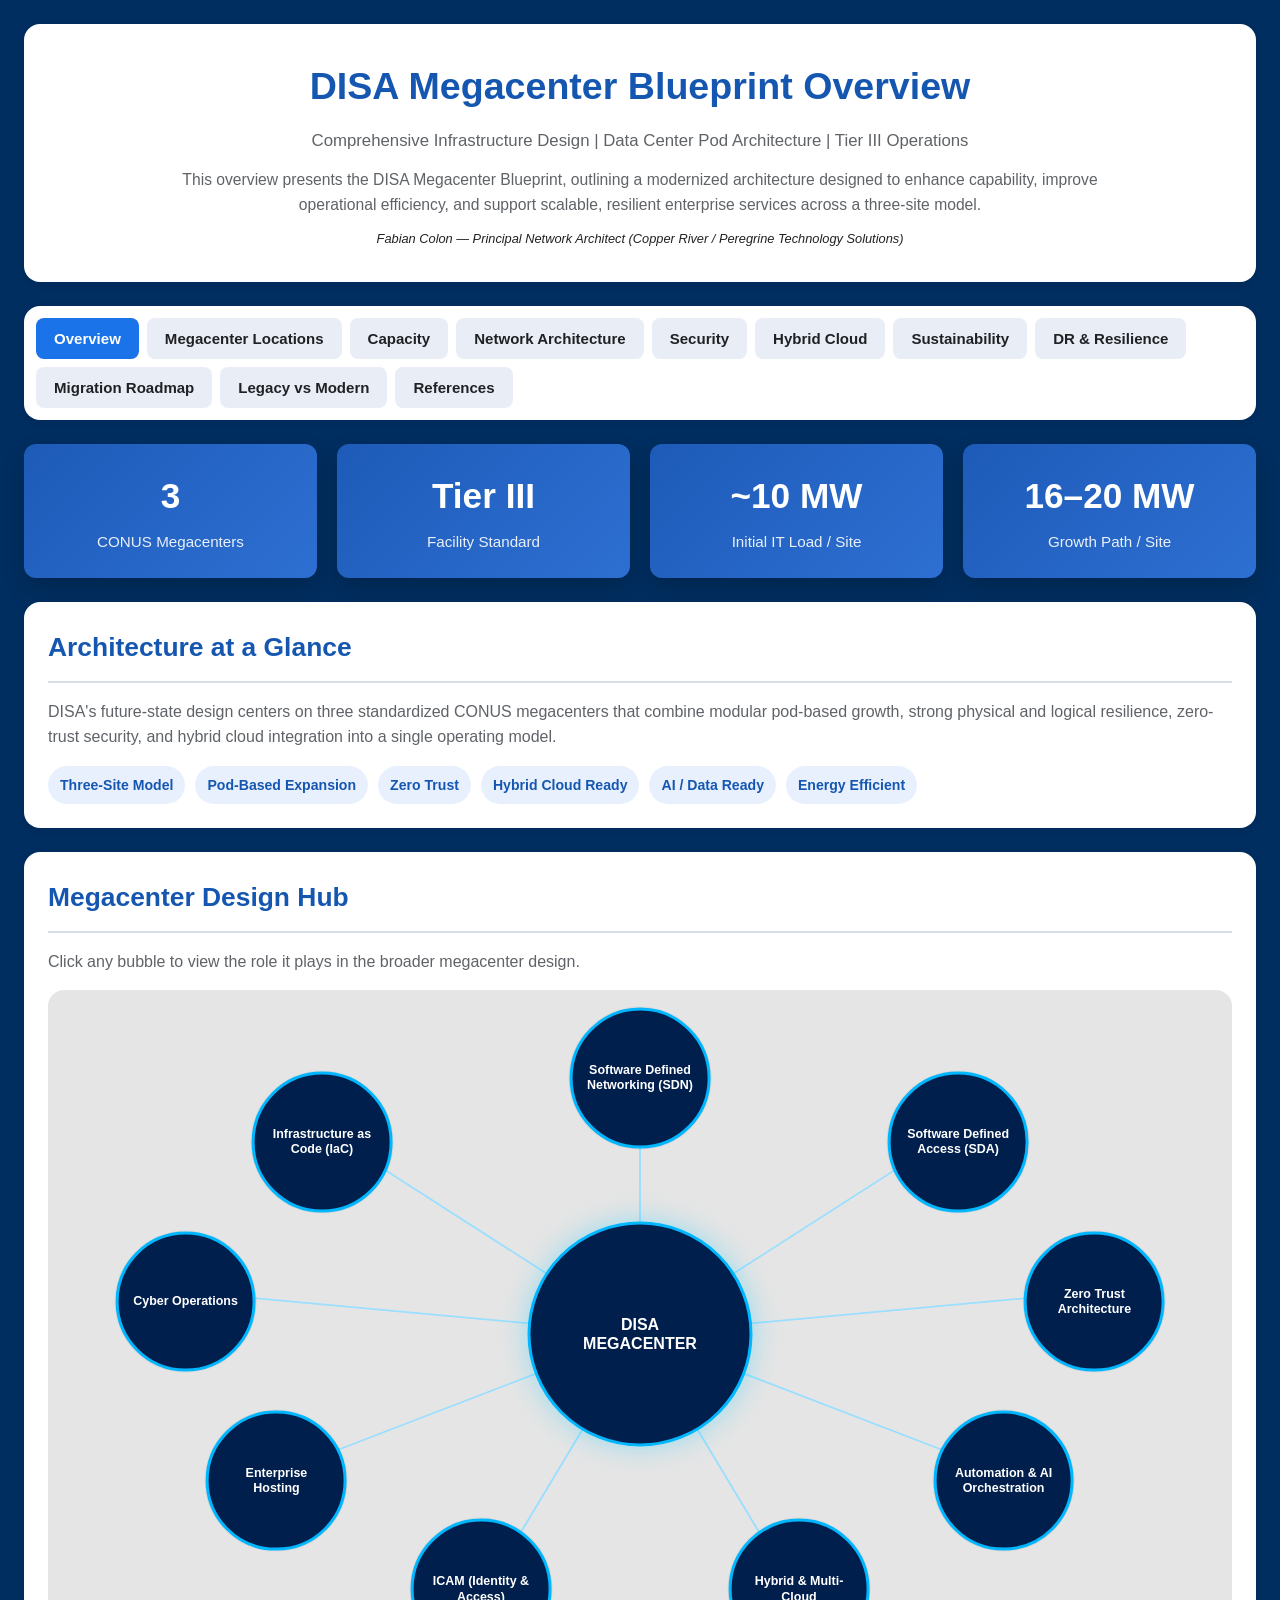
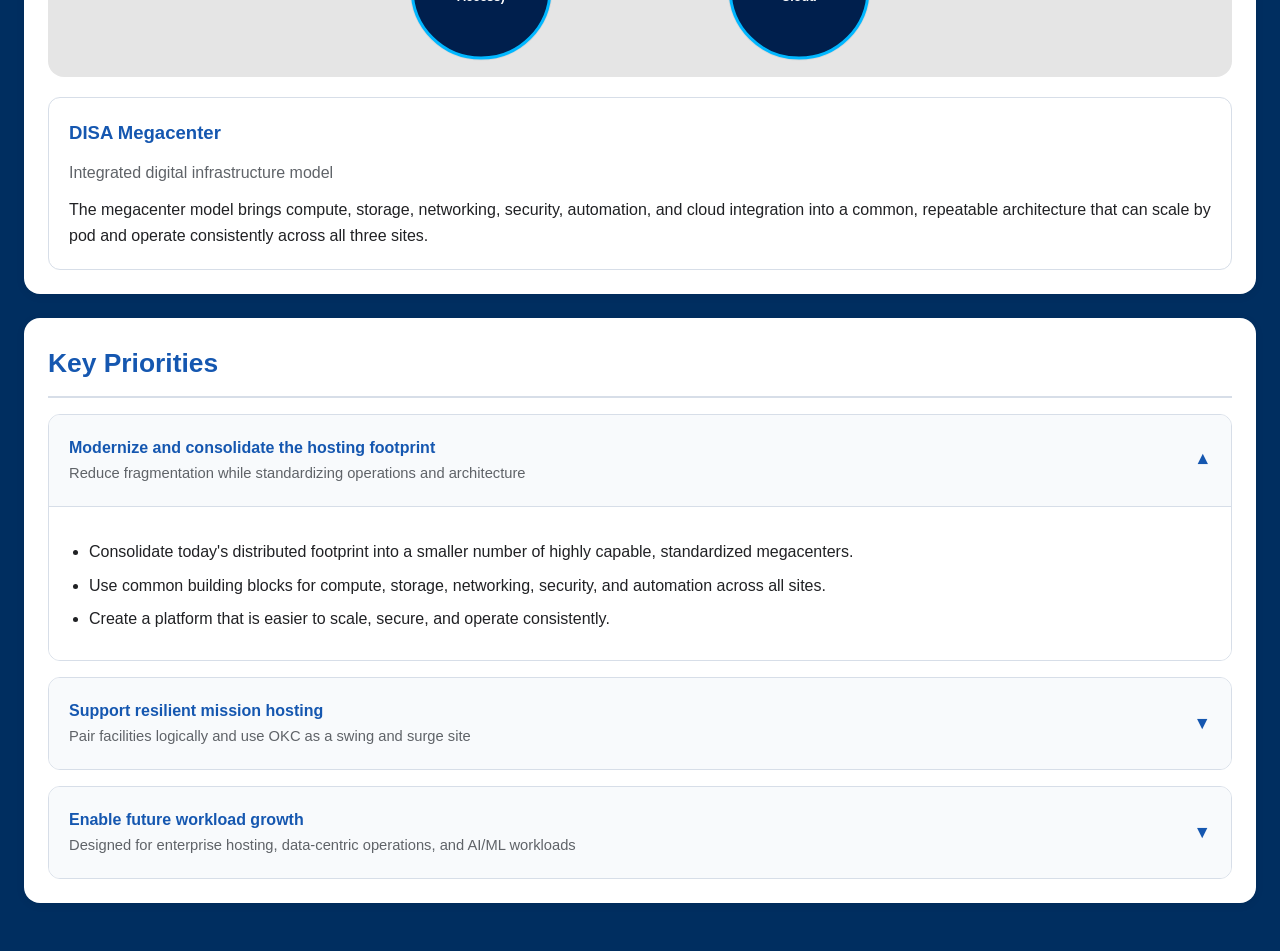
==== index.html @ aeffe54b "refine: improve interactive network diagram readability" ====
﻿<!DOCTYPE html>
<html lang="en">
    <head>
        <meta charset="UTF-8" />
        <meta name="viewport" content="width=device-width, initial-scale=1.0" />
        <title>DISA Megacenter Architecture Overview</title>
        <link rel='stylesheet' href='styles.css' />
    </head>
    <body>
        <div class="container">
            <header class="header">
                <h1>DISA Megacenter Blueprint Overview</h1>

                <p class="subtitle">
                    Comprehensive Infrastructure Design | Data Center Pod Architecture | Tier III Operations
                </p>

                <p class="tagline">
                    This overview presents the DISA Megacenter Blueprint, outlining a modernized architecture designed to enhance capability, improve operational efficiency, and support scalable, resilient enterprise services across a three-site model.
                </p>

                <p style="font-size: 0.8rem; margin-top: 12px; font-style: italic;">
                    Fabian Colon &mdash; Principal Network Architect (Copper River / Peregrine Technology Solutions)
                </p>
            </header>
            <nav class="tabs" aria-label="Primary navigation" role="tablist">
                <button type="button" class="tab-button active" id="tab-overview" data-tab="overview" role="tab" aria-controls="overview" aria-selected="true">Overview</button>
                <button type="button" class="tab-button" id="tab-sites" data-tab="sites" role="tab" aria-controls="sites" aria-selected="false">Megacenter Locations</button>
                <button type="button" class="tab-button" id="tab-capacity" data-tab="capacity" role="tab" aria-controls="capacity" aria-selected="false">Capacity</button>
                <button type="button" class="tab-button" id="tab-network" data-tab="network" role="tab" aria-controls="network" aria-selected="false">Network Architecture</button>
                <button type="button" class="tab-button" id="tab-security" data-tab="security" role="tab" aria-controls="security" aria-selected="false">Security</button>
                <button type="button" class="tab-button" id="tab-hybrid-cloud" data-tab="hybrid-cloud" role="tab" aria-controls="hybrid-cloud" aria-selected="false">Hybrid Cloud</button>
                <button type="button" class="tab-button" id="tab-sustainability" data-tab="sustainability" role="tab" aria-controls="sustainability" aria-selected="false">Sustainability</button>
                <button type="button" class="tab-button" id="tab-disaster-recovery" data-tab="disaster-recovery" role="tab" aria-controls="disaster-recovery" aria-selected="false">DR & Resilience</button>
                <button type="button" class="tab-button" id="tab-migration" data-tab="migration" role="tab" aria-controls="migration" aria-selected="false">Migration Roadmap</button>
                <button type="button" class="tab-button" id="tab-comparison" data-tab="comparison" role="tab" aria-controls="comparison" aria-selected="false">Legacy vs Modern</button>
                <button type="button" class="tab-button" id="tab-references" data-tab="references" role="tab" aria-controls="references" aria-selected="false">References</button>
            </nav>
            <main id="main-content">

                <!-- OVERVIEW -->
                <section id="overview" class="tab-panel active" role="tabpanel" aria-labelledby="tab-overview">
                    <div class="grid grid-4">
                        <div class="metric-card">
                            <div class="metric-value">3</div>
                            <div class="metric-label">CONUS Megacenters</div>
                        </div>
                        <div class="metric-card">
                            <div class="metric-value">Tier III</div>
                            <div class="metric-label">Facility Standard</div>
                        </div>
                        <div class="metric-card">
                            <div class="metric-value">~10 MW</div>
                            <div class="metric-label">Initial IT Load / Site</div>
                        </div>
                        <div class="metric-card">
                            <div class="metric-value">16&ndash;20 MW</div>
                            <div class="metric-label">Growth Path / Site</div>
                        </div>
                    </div>

                    <div class="card">
                        <h2>Architecture at a Glance</h2>
                        <p class="lede">
                            DISA's future-state design centers on three standardized CONUS megacenters that combine modular
                            pod-based growth, strong physical and logical resilience, zero-trust security, and hybrid cloud
                            integration into a single operating model.
                        </p>

                        <div class="pill-row">
                            <div class="pill">Three-Site Model</div>
                            <div class="pill">Pod-Based Expansion</div>
                            <div class="pill">Zero Trust</div>
                            <div class="pill">Hybrid Cloud Ready</div>
                            <div class="pill">AI / Data Ready</div>
                            <div class="pill">Energy Efficient</div>
                        </div>
                    </div>

                    <div class="card">
                        <h2>Megacenter Design Hub</h2>
                        <p class="lede">
                            Click any bubble to view the role it plays in the broader megacenter design.
                        </p>

                        <div class="diagram-card">
                            <div class="hub-layout">
                                <svg class="hub-lines" viewBox="0 0 1200 760" preserveAspectRatio="none" aria-hidden="true">
                                    <line x1="600" y1="380" x2="240" y2="120" stroke="var(--line)" stroke-width="2"/>
                                    <line x1="600" y1="380" x2="600" y2="75" stroke="var(--line)" stroke-width="2"/>
                                    <line x1="600" y1="380" x2="960" y2="120" stroke="var(--line)" stroke-width="2"/>
                                    <line x1="600" y1="380" x2="1085" y2="330" stroke="var(--line)" stroke-width="2"/>
                                    <line x1="600" y1="380" x2="1015" y2="560" stroke="var(--line)" stroke-width="2"/>
                                    <line x1="600" y1="380" x2="765" y2="690" stroke="var(--line)" stroke-width="2"/>
                                    <line x1="600" y1="380" x2="435" y2="690" stroke="var(--line)" stroke-width="2"/>
                                    <line x1="600" y1="380" x2="185" y2="560" stroke="var(--line)" stroke-width="2"/>
                                    <line x1="600" y1="380" x2="115" y2="330" stroke="var(--line)" stroke-width="2"/>
                                </svg>

                                <button type="button" class="bubble small b1" onclick="showHubDetail('iac')">Infrastructure as Code (IaC)</button>
                                <button type="button" class="bubble small b2" onclick="showHubDetail('sdn')">Software Defined Networking (SDN)</button>
                                <button type="button" class="bubble small b3" onclick="showHubDetail('sda')">Software Defined Access (SDA)</button>
                                <button type="button" class="bubble small b4" onclick="showHubDetail('zt')">Zero Trust Architecture</button>
                                <button type="button" class="bubble small b5" onclick="showHubDetail('auto')">Automation &amp; AI Orchestration</button>
                                <button type="button" class="bubble small b6" onclick="showHubDetail('cloud')">Hybrid &amp; Multi-Cloud</button>
                                <button type="button" class="bubble small b7" onclick="showHubDetail('icam')">ICAM (Identity &amp; Access)</button>
                                <button type="button" class="bubble small b8" onclick="showHubDetail('hosting')">Enterprise Hosting</button>
                                <button type="button" class="bubble small b9" onclick="showHubDetail('cyber')">Cyber Operations</button>
                                <button type="button" class="bubble center" onclick="showHubDetail('center')">DISA<br>MEGACENTER</button>
                            </div>
                        </div>

                        <div class="detail-panel" id="hub-detail-panel">
                            <h3 id="hub-detail-title">DISA Megacenter</h3>
                            <p class="detail-sub" id="hub-detail-subtitle">Integrated digital infrastructure model</p>
                            <p id="hub-detail-text">
                                The megacenter model brings compute, storage, networking, security, automation, and cloud integration into a common, repeatable architecture that can scale by pod and operate consistently across all three sites.
                            </p>
                        </div>
                    </div>

                    <div class="card">
                        <h2>Key Priorities</h2>

                        <div class="accordion open">
                            <button class="accordion-button" type="button" onclick="toggleAccordion(this)">
                                <div>
                                    <div class="accordion-title">Modernize and consolidate the hosting footprint</div>
                                    <div class="accordion-subtitle">Reduce fragmentation while standardizing operations and architecture</div>
                                </div>
                                <span class="chevron">▼</span>
                            </button>
                            <div class="accordion-body">
                                <ul>
                                    <li>Consolidate today's distributed footprint into a smaller number of highly capable, standardized megacenters.</li>
                                    <li>Use common building blocks for compute, storage, networking, security, and automation across all sites.</li>
                                    <li>Create a platform that is easier to scale, secure, and operate consistently.</li>
                                </ul>
                            </div>
                        </div>

                        <div class="accordion">
                            <button class="accordion-button" type="button" onclick="toggleAccordion(this)">
                                <div>
                                    <div class="accordion-title">Support resilient mission hosting</div>
                                    <div class="accordion-subtitle">Pair facilities logically and use OKC as a swing and surge site</div>
                                </div>
                                <span class="chevron">▼</span>
                            </button>
                            <div class="accordion-body">
                                <ul>
                                    <li>OGDN and COLS serve as the primary east-west pair for priority missions.</li>
                                    <li>OKC provides surge capacity, additional disaster-recovery options, and modernization flexibility.</li>
                                    <li>High-bandwidth inter-site connectivity supports active/active and active/passive patterns based on workload needs.</li>
                                </ul>
                            </div>
                        </div>

                        <div class="accordion">
                            <button class="accordion-button" type="button" onclick="toggleAccordion(this)">
                                <div>
                                    <div class="accordion-title">Enable future workload growth</div>
                                    <div class="accordion-subtitle">Designed for enterprise hosting, data-centric operations, and AI/ML workloads</div>
                                </div>
                                <span class="chevron">▼</span>
                            </button>
                            <div class="accordion-body">
                                <ul>
                                    <li>Baseline rack densities support general enterprise workloads, while select pods can be designed for much higher densities.</li>
                                    <li>GPU-dense infrastructure and high-bandwidth fabrics support advanced analytics and AI/ML missions.</li>
                                    <li>Tiered storage supports latency-sensitive systems, object storage, archival, and large-scale data operations.</li>
                                </ul>
                            </div>
                        </div>
                    </div>
                </section>

                <!-- SITES -->
                <section id="sites" class="tab-panel sites-theme" role="tabpanel" aria-labelledby="tab-sites" hidden>
                    <div class="card map-card">
                        <h2>Megacenter Locations</h2>
                        <p class="lede">
                            The three-site model distributes hosting capability across western, central, and eastern CONUS regions to improve resilience, reach, and operational flexibility.
                        </p>

                        <div class="us-map-wrap">
                            <div class="site-network-visual">
                                <svg class="site-network-svg" viewBox="0 0 1200 420" role="img" aria-label="Relationship view of the three DISA megacenter locations">
                                    <!-- Primary backbone -->
                                    <path d="M230 170 C420 70, 780 70, 970 170"
                                    fill="none"
                                    stroke="#1e5bb8"
                                    stroke-width="8"
                                    opacity="0.95"
                                    stroke-linecap="round"/>
                                    <text x="600" y="82" text-anchor="middle" fill="#1557b0" font-size="18" font-weight="700">
                                        Primary Paired Backbone
                                    </text>

                                    <!-- Swing / support connections -->
                                    <path d="M310 215 C420 250, 500 275, 600 292"
                                    fill="none"
                                    stroke="#5b8fd6"
                                    stroke-width="4"
                                    opacity="0.9"
                                    stroke-linecap="round"
                                    stroke-dasharray="10 8"/>
                                    <path d="M890 215 C780 250, 700 275, 600 292"
                                    fill="none"
                                    stroke="#5b8fd6"
                                    stroke-width="4"
                                    opacity="0.9"
                                    stroke-linecap="round"
                                    stroke-dasharray="10 8"/>

                                    <text x="600" y="440" text-anchor="middle" fill="#5f6368" font-size="14" font-weight="600">
                                        OKC supports surge capacity, migration flexibility, and additional DR support
                                    </text>
                                </svg>

                                <button type="button" class="site-node site-node-left" onclick="showSiteDetail('ogdn')" aria-controls="site-detail-panel">
                                    <div class="site-node-title">OGDN</div>
                                    <div class="site-node-subtitle">Western Hub</div>
                                </button>

                                <button type="button" class="site-node site-node-center" onclick="showSiteDetail('okc')" aria-controls="site-detail-panel">
                                    <div class="site-node-title">OKC</div>
                                    <div class="site-node-subtitle">Central Swing Site</div>
                                </button>

                                <button type="button" class="site-node site-node-right" onclick="showSiteDetail('cols')" aria-controls="site-detail-panel">
                                    <div class="site-node-title">COLS</div>
                                    <div class="site-node-subtitle">Eastern Hub</div>
                                </button>
                            </div>

                            <div class="detail-panel" id="site-detail-panel">
                                <h3 id="site-detail-title">OGDN</h3>
                                <p class="detail-sub" id="site-detail-subtitle">Western hub</p>
                                <p id="site-detail-text">
                                    OGDN serves as the western megacenter hub, supporting Pacific and western mission needs while forming one half of the primary paired backbone with COLS.
                                </p>
                            </div>
                        </div>

                    </div>

                    <div class="grid grid-3">
                        <div class="feature-card">
                            <h3>OGDN</h3>
                            <p><strong>Role:</strong> Western hub</p>
                            <p><strong>Focus:</strong> Pacific and western missions</p>
                            <p><strong>Additional role:</strong> Primary paired backbone with COLS</p>
                        </div>

                        <div class="feature-card">
                            <h3>OKC</h3>
                            <p><strong>Role:</strong> Central hub and swing site</p>
                            <p><strong>Focus:</strong> Mid-CONUS workloads, surge capacity, modernization flexibility</p>
                            <p><strong>Additional role:</strong> DR and spillover support</p>
                        </div>

                        <div class="feature-card">
                            <h3>COLS</h3>
                            <p><strong>Role:</strong> Eastern hub</p>
                            <p><strong>Focus:</strong> Atlantic and eastern missions, logistics and financial systems</p>
                            <p><strong>Additional role:</strong> Primary paired backbone with OGDN</p>
                        </div>
                    </div>

                    <div class="card">
                        <h2>Why These Three Sites</h2>
                        <div class="grid grid-2">
                            <div class="info-box">
                                <h3>Geographic distribution</h3>
                                <p>Western, central, and eastern CONUS placement improves regional reach, disaster resilience, and operational flexibility.</p>
                            </div>
                            <div class="info-box">
                                <h3>Infrastructure practicality</h3>
                                <p>The blueprint prioritizes sites with strong utility and fiber access, room for growth, and the ability to standardize designs across facilities.</p>
                            </div>
                        </div>

                        <div class="accordion">
                            <button class="accordion-button" type="button" onclick="toggleAccordion(this)">
                                <div>
                                    <div class="accordion-title">Location criteria</div>
                                    <div class="accordion-subtitle">Risk, power, fiber, and growth considerations</div>
                                </div>
                                <span class="chevron">▼</span>
                            </button>
                            <div class="accordion-body">
                                <ul>
                                    <li>Low exposure to major natural hazards relative to alternative locations.</li>
                                    <li>Reliable power with potential for multiple feeds and future growth capacity.</li>
                                    <li>Proximity to major fiber routes and carrier points of presence with diverse physical paths.</li>
                                    <li>Ability to support security zoning, SCIF-capable areas, and phased expansion.</li>
                                </ul>
                            </div>
                        </div>
                    </div>
                </section>

                <!-- CAPACITY -->
                <section id="capacity" class="tab-panel capacity-theme" role="tabpanel" aria-labelledby="tab-capacity" hidden>

                    <div class="card">
                        <h2>Single Pod Capacity (100 Racks)</h2>

                        <div class="grid grid-4">
                            <div class="metric-card">
                                <div class="value">10,000</div>
                                <div class="label">Virtual Machines</div>
                            </div>
                            <div class="metric-card">
                                <div class="value">5 PB</div>
                                <div class="label">Storage</div>
                            </div>
                            <div class="metric-card">
                                <div class="value">2,000</div>
                                <div class="label">GPU Cores</div>
                            </div>
                            <div class="metric-card">
                                <div class="value">2 MW</div>
                                <div class="label">Power Draw</div>
                            </div>
                        </div>

                        <h3>Pod Composition</h3>

                        <div class="grid grid-4">
                            <div class="feature-card">
                                <h3>ðŸ’» Compute (C)</h3>
                                <div class="spec"><span>Racks:</span><strong>60 (60%)</strong></div>
                                <div class="spec"><span>Servers:</span><strong>2,400 (40 per rack)</strong></div>
                                <div class="spec"><span>CPU Cores:</span><strong>192,000</strong></div>
                                <div class="spec"><span>RAM:</span><strong>768 TB</strong></div>
                            </div>

                            <div class="feature-card">
                                <h3>ðŸ’¾ Storage (H)</h3>
                                <div class="spec"><span>Racks:</span><strong>25 (25%)</strong></div>
                                <div class="spec"><span>Capacity:</span><strong>5 PB usable</strong></div>
                                <div class="spec"><span>Type:</span><strong>NVMe all-flash</strong></div>
                                <div class="spec"><span>Performance:</span><strong>10M IOPS</strong></div>
                            </div>

                            <div class="feature-card">
                                <h3>ðŸŒ Network (N)</h3>
                                <div class="spec"><span>Racks:</span><strong>5 (5%)</strong></div>
                                <div class="spec"><span>Leaf Switches:</span><strong>10× per pod</strong></div>
                                <div class="spec"><span>Bandwidth:</span><strong>400G uplinks</strong></div>
                                <div class="spec"><span>Redundancy:</span><strong>Full mesh</strong></div>
                            </div>

                            <div class="feature-card">
                                <h3>ðŸ¤– AI/GPU (A)</h3>
                                <div class="spec"><span>Racks:</span><strong>10 (10%)</strong></div>
                                <div class="spec"><span>GPU Nodes:</span><strong>80 (8 per rack)</strong></div>
                                <div class="spec"><span>GPUs:</span><strong>640</strong></div>
                                <div class="spec"><span>Cooling:</span><strong>Liquid (CDU)</strong></div>
                            </div>
                        </div>
                    </div>

                    <div class="card">
                        <h2>Total Megacenter Capacity</h2>

                        <table class="capacity-table">
                            <thead>
                                <tr>
                                    <th>Resource</th>
                                    <th>Per Pod</th>
                                    <th>15 Pods</th>
                                    <th>20 Pods</th>
                                    <th>25 Pods</th>
                                </tr>
                            </thead>
                            <tbody>
                                <tr>
                                    <td><strong>Total Racks</strong></td>
                                    <td>100</td>
                                    <td>1,500</td>
                                    <td>2,000</td>
                                    <td>2,500</td>
                                </tr>
                                <tr>
                                    <td><strong>Virtual Machines</strong></td>
                                    <td>10,000</td>
                                    <td>150,000</td>
                                    <td>200,000</td>
                                    <td>250,000</td>
                                </tr>
                                <tr>
                                    <td><strong>CPU Cores</strong></td>
                                    <td>192,000</td>
                                    <td>2.88M</td>
                                    <td>3.84M</td>
                                    <td>4.80M</td>
                                </tr>
                                <tr>
                                    <td><strong>Storage</strong></td>
                                    <td>5 PB</td>
                                    <td>75 PB</td>
                                    <td>100 PB</td>
                                    <td>125 PB</td>
                                </tr>
                                <tr>
                                    <td><strong>GPU Cores</strong></td>
                                    <td>2,000</td>
                                    <td>30,000</td>
                                    <td>40,000</td>
                                    <td>50,000</td>
                                </tr>
                                <tr>
                                    <td><strong>Power Draw</strong></td>
                                    <td>2 MW</td>
                                    <td>30 MW</td>
                                    <td>40 MW</td>
                                    <td>50 MW</td>
                                </tr>
                                <tr>
                                    <td><strong>Fabric Bandwidth</strong></td>
                                    <td>17.3 Tbps</td>
                                    <td>260 Tbps</td>
                                    <td>346 Tbps</td>
                                    <td>433 Tbps</td>
                                </tr>
                            </tbody>
                        </table>

                        <h3>Workload Distribution (Example)</h3>

                        <div class="grid grid-3">
                            <div class="feature-card">
                                <strong>DHMC Hosting</strong>
                                <p>60,000 VMs | 30 PB storage | 8 Pods</p>
                            </div>
                            <div class="feature-card">
                                <strong>JWCC Integration</strong>
                                <p>40,000 VMs | 20 PB storage | 4 Pods</p>
                            </div>
                            <div class="feature-card">
                                <strong>AI/ML Workloads</strong>
                                <p>50,000 VMs | 25 PB storage | 3 Pods</p>
                            </div>
                        </div>
                    </div>

                    <div class="card">
                        <h2>Capacity Model</h2>
                        <p class="lede">
                            The blueprint defines capacity primarily through modular pods rather than through rigid workload totals.
                            This keeps the model scalable and adaptable as mission demand changes.
                        </p>

                        <div class="grid grid-3">
                            <div class="feature-card">
                                <h3>Phase 1 Build</h3>
                                <p>Initial deployment assumes roughly five pods per megacenter, providing approximately 10 MW of initial IT load per site.</p>
                            </div>
                            <div class="feature-card">
                                <h3>Expansion Path</h3>
                                <p>Sites are engineered for stepwise growth toward approximately 16&ndash;20 MW IT through additional pods and modular power/cooling blocks.</p>
                            </div>
                            <div class="feature-card">
                                <h3>Mixed Density Support</h3>
                                <p>General enterprise workloads align to baseline densities, while select pods can be designed for significantly higher-density AI/ML workloads.</p>
                            </div>
                        </div>

                        <div class="accordion open">
                            <button class="accordion-button" type="button" onclick="toggleAccordion(this)">
                                <div>
                                    <div class="accordion-title">Compute and platform capacity</div>
                                    <div class="accordion-subtitle">Standardized building blocks, not a single fixed hardware count</div>
                                </div>
                                <span class="chevron">▼</span>
                            </button>
                            <div class="accordion-body">
                                <ul>
                                    <li>Several thousand general-purpose server nodes per megacenter in the illustrative capacity envelope.</li>
                                    <li>Support for tens of thousands of virtual machines and large container fleets, depending on workload mix and oversubscription policy.</li>
                                    <li>Reference builds can include compute-optimized, memory-optimized, and GPU-optimized clusters.</li>
                                </ul>
                            </div>
                        </div>

                        <div class="accordion">
                            <button class="accordion-button" type="button" onclick="toggleAccordion(this)">
                                <div>
                                    <div class="accordion-title">Storage capacity</div>
                                    <div class="accordion-subtitle">Tiered storage for high-performance and bulk data needs</div>
                                </div>
                                <span class="chevron">▼</span>
                            </button>
                            <div class="accordion-body">
                                <ul>
                                    <li>High-performance flash and NVMe-based storage for latency-sensitive workloads.</li>
                                    <li>S3-compatible object storage for unstructured data, logs, backups, and data lake patterns.</li>
                                    <li>Multi-petabyte structured and unstructured data support across hot, warm, and cold tiers.</li>
                                </ul>
                            </div>
                        </div>
                    </div>
                </section>

                <!-- NETWORK -->
                <section id="network" class="tab-panel network-theme" role="tabpanel" aria-labelledby="tab-network" hidden>
                    <div class="card network-hero-card">
                        <h2>Network Architecture</h2>
                        <p class="lede">
                            The proposed network is organized as a layered data center architecture with clear edge,
                            transport, software-defined control, spine-leaf fabric, and workload tiers.
                        </p>

                        <div class="network-visual-wrap">
                            <div class="network-visual">
                                <svg class="network-svg" viewBox="0 0 1200 880" role="img" aria-label="Layered DISA data center network diagram showing enterprise and cloud edge, inter-site transport, software-defined network fabric, spine-leaf physical fabric, workload zones, zero trust security, and operations visibility">
                                    <g class="network-hotspot" data-network-detail="security" role="button" tabindex="0" aria-label="Show zero trust security details">
                                        <rect class="interactive-shape" x="58" y="234" width="150" height="500" rx="24" fill="#fff3f2" stroke="#dc2626" stroke-width="2"></rect>
                                        <text x="133" y="282" text-anchor="middle" fill="#b91c1c" font-size="25" font-weight="700">Zero Trust</text>
                                        <text x="133" y="315" text-anchor="middle" fill="#b91c1c" font-size="19" font-weight="700">Security</text>
                                        <text x="133" y="402" text-anchor="middle" fill="#5f6368" font-size="18">Identity-based</text>
                                        <text x="133" y="430" text-anchor="middle" fill="#5f6368" font-size="18">access</text>
                                        <text x="133" y="498" text-anchor="middle" fill="#5f6368" font-size="18">Micro-</text>
                                        <text x="133" y="526" text-anchor="middle" fill="#5f6368" font-size="18">segmentation</text>
                                        <text x="133" y="586" text-anchor="middle" fill="#5f6368" font-size="18">Policy</text>
                                        <text x="133" y="614" text-anchor="middle" fill="#5f6368" font-size="18">enforcement</text>
                                    </g>

                                    <g class="network-hotspot" data-network-detail="ops" role="button" tabindex="0" aria-label="Show operations and visibility details">
                                        <rect class="interactive-shape" x="992" y="234" width="150" height="500" rx="24" fill="#f2fbf7" stroke="#15803d" stroke-width="2"></rect>
                                        <text x="1067" y="282" text-anchor="middle" fill="#166534" font-size="24" font-weight="700">Operations</text>
                                        <text x="1067" y="315" text-anchor="middle" fill="#166534" font-size="19" font-weight="700">&amp; Visibility</text>
                                        <text x="1067" y="402" text-anchor="middle" fill="#5f6368" font-size="18">Telemetry</text>
                                        <text x="1067" y="477" text-anchor="middle" fill="#5f6368" font-size="18">Monitoring</text>
                                        <text x="1067" y="552" text-anchor="middle" fill="#5f6368" font-size="18">Automation</text>
                                        <text x="1067" y="627" text-anchor="middle" fill="#5f6368" font-size="18">DCIM / NOC</text>
                                    </g>

                                    <g class="network-hotspot" data-network-detail="cloud" role="button" tabindex="0" aria-label="Show enterprise and cloud edge details">
                                        <rect class="interactive-shape" x="320" y="36" width="560" height="144" rx="24" fill="#edf5ff" stroke="#7eaee8" stroke-width="2"></rect>
                                        <text x="600" y="82" text-anchor="middle" fill="#1557b0" font-size="29" font-weight="700">Enterprise &amp; Cloud Edge</text>
                                        <text x="600" y="117" text-anchor="middle" fill="#5f6368" font-size="18">DISN / Enterprise Access</text>
                                        <text x="600" y="147" text-anchor="middle" fill="#5f6368" font-size="18">JWCC / DHMC Connectivity</text>
                                        <text x="600" y="177" text-anchor="middle" fill="#5f6368" font-size="18">External Mission / Partner Access</text>
                                    </g>

                                    <line x1="600" y1="180" x2="600" y2="214" stroke="#9dc0e6" stroke-width="4" stroke-linecap="round"></line>
                                    <line x1="600" y1="326" x2="600" y2="360" stroke="#8eb7d6" stroke-width="4" stroke-linecap="round"></line>
                                    <line x1="600" y1="520" x2="600" y2="548" stroke="#b5a8f2" stroke-width="4" stroke-linecap="round"></line>
                                    <line x1="600" y1="736" x2="600" y2="764" stroke="#a3aab8" stroke-width="4" stroke-linecap="round"></line>

                                    <g class="network-hotspot" data-network-detail="backbone" role="button" tabindex="0" aria-label="Show inter-site transport and DCI details">
                                        <rect class="interactive-shape" x="240" y="214" width="720" height="112" rx="24" fill="#f4efe7" stroke="#8b5e34" stroke-width="2"></rect>
                                        <text x="600" y="258" text-anchor="middle" fill="#374151" font-size="27" font-weight="700">Inter-Site Transport (DCI)</text>
                                        <text x="600" y="290" text-anchor="middle" fill="#5f6368" font-size="17">High-bandwidth backbone for replication, mobility, and resilience</text>
                                        <rect x="468" y="294" width="264" height="34" rx="17" fill="#ffffff" stroke="#d4d8df" stroke-width="2"></rect>
                                        <text x="600" y="317" text-anchor="middle" fill="#374151" font-size="15" font-weight="700">100 Gbps class connectivity</text>
                                    </g>

                                    <g class="network-hotspot" data-network-detail="fabric" role="button" tabindex="0" aria-label="Show software-defined fabric details">
                                        <rect class="interactive-shape" x="200" y="360" width="800" height="160" rx="30" fill="#f2eefc" stroke="#8f73ea" stroke-width="3"></rect>
                                        <text x="600" y="423" text-anchor="middle" fill="#34306e" font-size="34" font-weight="700">Software-Defined Network Fabric</text>
                                        <text x="600" y="459" text-anchor="middle" fill="#4b5563" font-size="18">Segmentation, tenant isolation, policy enforcement, and traffic orchestration</text>
                                        <line x1="300" y1="484" x2="900" y2="484" stroke="#cfc6f5" stroke-width="3" stroke-linecap="round"></line>
                                        <text x="600" y="507" text-anchor="middle" fill="#5b43b4" font-size="15" font-weight="700">Overlay policy and orchestration plane across the physical fabric</text>
                                    </g>

                                    <g class="network-hotspot" data-network-detail="core" role="button" tabindex="0" aria-label="Show spine-leaf physical fabric details">
                                        <rect class="interactive-shape" x="215" y="552" width="770" height="214" rx="28" fill="transparent" stroke="transparent" stroke-width="2"></rect>
                                        <text x="600" y="575" text-anchor="middle" fill="#4b5563" font-size="17" font-weight="700">Physical Spine-Leaf Fabric</text>

                                        <rect class="interactive-shape" x="320" y="594" width="140" height="56" rx="18" fill="#3c63b0"></rect>
                                        <rect class="interactive-shape" x="530" y="594" width="140" height="56" rx="18" fill="#3c63b0"></rect>
                                        <rect class="interactive-shape" x="740" y="594" width="140" height="56" rx="18" fill="#3c63b0"></rect>
                                        <text x="390" y="629" text-anchor="middle" fill="#ffffff" font-size="20" font-weight="700">Spine</text>
                                        <text x="600" y="629" text-anchor="middle" fill="#ffffff" font-size="20" font-weight="700">Spine</text>
                                        <text x="810" y="629" text-anchor="middle" fill="#ffffff" font-size="20" font-weight="700">Spine</text>

                                        <rect class="interactive-shape" x="240" y="702" width="140" height="56" rx="18" fill="#1f9b93"></rect>
                                        <rect class="interactive-shape" x="420" y="702" width="140" height="56" rx="18" fill="#1f9b93"></rect>
                                        <rect class="interactive-shape" x="640" y="702" width="140" height="56" rx="18" fill="#1f9b93"></rect>
                                        <rect class="interactive-shape" x="820" y="702" width="140" height="56" rx="18" fill="#1f9b93"></rect>
                                        <text x="310" y="737" text-anchor="middle" fill="#ffffff" font-size="20" font-weight="700">Leaf</text>
                                        <text x="490" y="737" text-anchor="middle" fill="#ffffff" font-size="20" font-weight="700">Leaf</text>
                                        <text x="710" y="737" text-anchor="middle" fill="#ffffff" font-size="20" font-weight="700">Leaf</text>
                                        <text x="890" y="737" text-anchor="middle" fill="#ffffff" font-size="20" font-weight="700">Leaf</text>

                                        <line x1="390" y1="650" x2="310" y2="702" stroke="#8d92c3" stroke-width="2.5"></line>
                                        <line x1="390" y1="650" x2="490" y2="702" stroke="#8d92c3" stroke-width="2.5"></line>
                                        <line x1="390" y1="650" x2="710" y2="702" stroke="#8d92c3" stroke-width="2.5"></line>
                                        <line x1="390" y1="650" x2="890" y2="702" stroke="#8d92c3" stroke-width="2.5"></line>
                                        <line x1="600" y1="650" x2="310" y2="702" stroke="#8d92c3" stroke-width="2.5"></line>
                                        <line x1="600" y1="650" x2="490" y2="702" stroke="#8d92c3" stroke-width="2.5"></line>
                                        <line x1="600" y1="650" x2="710" y2="702" stroke="#8d92c3" stroke-width="2.5"></line>
                                        <line x1="600" y1="650" x2="890" y2="702" stroke="#8d92c3" stroke-width="2.5"></line>
                                        <line x1="810" y1="650" x2="310" y2="702" stroke="#8d92c3" stroke-width="2.5"></line>
                                        <line x1="810" y1="650" x2="490" y2="702" stroke="#8d92c3" stroke-width="2.5"></line>
                                        <line x1="810" y1="650" x2="710" y2="702" stroke="#8d92c3" stroke-width="2.5"></line>
                                        <line x1="810" y1="650" x2="890" y2="702" stroke="#8d92c3" stroke-width="2.5"></line>
                                    </g>

                                    <line x1="310" y1="758" x2="250" y2="764" stroke="#a3aab8" stroke-width="2.5"></line>
                                    <line x1="490" y1="758" x2="490" y2="764" stroke="#a3aab8" stroke-width="2.5"></line>
                                    <line x1="710" y1="758" x2="710" y2="764" stroke="#a3aab8" stroke-width="2.5"></line>
                                    <line x1="890" y1="758" x2="950" y2="764" stroke="#a3aab8" stroke-width="2.5"></line>

                                    <g class="network-hotspot" data-network-detail="workloads" role="button" tabindex="0" aria-label="Show workload and service zone details">
                                        <rect class="interactive-shape" x="135" y="764" width="230" height="86" rx="20" fill="#eef2f8" stroke="#d6dce7" stroke-width="2"></rect>
                                        <text x="250" y="801" text-anchor="middle" fill="#1f2937" font-size="21" font-weight="700">Mission Zones</text>
                                        <text x="250" y="827" text-anchor="middle" fill="#5f6368" font-size="14">Priority mission enclaves</text>
                                    </g>
                                    <g class="network-hotspot" data-network-detail="workloads" role="button" tabindex="0" aria-label="Show workload and service zone details">
                                        <rect class="interactive-shape" x="375" y="764" width="230" height="86" rx="20" fill="#eef2f8" stroke="#d6dce7" stroke-width="2"></rect>
                                        <text x="490" y="801" text-anchor="middle" fill="#1f2937" font-size="21" font-weight="700">Enterprise Hosting</text>
                                        <text x="490" y="827" text-anchor="middle" fill="#5f6368" font-size="14">Shared enterprise services</text>
                                    </g>
                                    <g class="network-hotspot" data-network-detail="workloads" role="button" tabindex="0" aria-label="Show workload and service zone details">
                                        <rect class="interactive-shape" x="615" y="764" width="230" height="86" rx="20" fill="#eef2f8" stroke="#d6dce7" stroke-width="2"></rect>
                                        <text x="730" y="801" text-anchor="middle" fill="#1f2937" font-size="21" font-weight="700">Data Platforms</text>
                                        <text x="730" y="827" text-anchor="middle" fill="#5f6368" font-size="14">Analytics and storage services</text>
                                    </g>
                                    <g class="network-hotspot" data-network-detail="workloads" role="button" tabindex="0" aria-label="Show workload and service zone details">
                                        <rect class="interactive-shape" x="855" y="764" width="230" height="86" rx="20" fill="#eef2f8" stroke="#d6dce7" stroke-width="2"></rect>
                                        <text x="970" y="801" text-anchor="middle" fill="#1f2937" font-size="21" font-weight="700">AI / HPC Pods</text>
                                        <text x="970" y="827" text-anchor="middle" fill="#5f6368" font-size="14">High-density compute environments</text>
                                    </g>
                                </svg>
                            </div>
                        </div>
                        <p class="network-zero-trust-note">Zero trust and operations functions span the full stack rather than sitting in a single isolated layer.</p>
                        <p class="network-interaction-hint">Click a layer, pillar, spine-leaf section, or workload box to explore that part of the architecture.</p>
                        <div class="detail-panel" id="network-detail-panel">
                            <h3 id="network-detail-title">Software-Defined Network Fabric</h3>
                            <p class="detail-sub" id="network-detail-subtitle">The visual and operational center of the architecture</p>
                            <p id="network-detail-text">
                                The software-defined fabric is the coordinating layer for segmentation, tenant isolation,
                                policy enforcement, and traffic orchestration across the rest of the network stack.
                            </p>
                        </div>
                    </div>

                    <div class="grid grid-4">
                        <div class="feature-card">
                            <h3>Enterprise &amp; Cloud Interconnect</h3>
                            <p>Provides DISN, JWCC / DHMC, and external mission connectivity through a clean north-south access layer.</p>
                        </div>
                        <div class="feature-card">
                            <h3>Inter-Site Backbone / DCI</h3>
                            <p>Delivers high-bandwidth transport for replication, workload mobility, and resilience with 100 Gbps class support.</p>
                        </div>
                        <div class="feature-card">
                            <h3>Software-Defined Fabric</h3>
                            <p>Acts as the policy-driven center of the design, coordinating segmentation, isolation, and traffic handling.</p>
                        </div>
                        <div class="feature-card">
                            <h3>Workload / Service Zones</h3>
                            <p>Supports mission, enterprise, data, and AI / HPC environments on shared infrastructure with logical separation.</p>
                        </div>
                    </div>
                </section>

                <!-- SECURITY -->
                <section id="security" class="tab-panel security-theme" role="tabpanel" aria-labelledby="tab-security" hidden>
                    <div class="grid grid-4">
                        <div class="metric-card">
                            <div class="metric-value">Zero Trust</div>
                            <div class="metric-label">Default Security Model</div>
                        </div>
                        <div class="metric-card">
                            <div class="metric-value">FIPS 140-3</div>
                            <div class="metric-label">Crypto Standard</div>
                        </div>
                        <div class="metric-card">
                            <div class="metric-value">SCIF-Ready</div>
                            <div class="metric-label">MAC I Zones</div>
                        </div>
                        <div class="metric-card">
                            <div class="metric-value">STIG</div>
                            <div class="metric-label">Automated Compliance</div>
                        </div>
                    </div>

                    <div class="card">
                        <h2>Security by Design</h2>
                        <p class="lede">
                            Security spans physical, network, identity, application, and data layers. The design treats the
                            facility network as untrusted transport and continuously evaluates users, devices, workloads, and flows.
                        </p>

                        <div class="grid grid-3">
                            <div class="feature-card">
                                <h3>Identity-Driven Access</h3>
                                <p>Leverages enterprise identity and attribute-based access control to enforce policy consistently.</p>
                            </div>
                            <div class="feature-card">
                                <h3>Micro-Segmented Networks</h3>
                                <p>SDN-enforced segmentation and next-generation firewalls provide strong east-west and tenant isolation.</p>
                            </div>
                            <div class="feature-card">
                                <h3>Continuous Monitoring</h3>
                                <p>Centralized SIEM, control inheritance, and automated compliance accelerate hosted mission readiness.</p>
                            </div>
                        </div>

                        <div class="accordion open">
                            <button class="accordion-button" type="button" onclick="toggleAccordion(this)">
                                <div>
                                    <div class="accordion-title">Physical and classified workload protections</div>
                                    <div class="accordion-subtitle">High-sensitivity mission support</div>
                                </div>
                                <span class="chevron">▼</span>
                            </button>
                            <div class="accordion-body">
                                <ul>
                                    <li>SCIF-grade protections for MAC I zones, including controlled ingress/egress and reinforced spaces.</li>
                                    <li>TEMPEST-aware design considerations and strong physical monitoring.</li>
                                    <li>Logical zoning of raised floor spaces into independent security domains.</li>
                                </ul>
                            </div>
                        </div>
                    </div>
                </section>

                <!-- HYBRID CLOUD -->
                <section id="hybrid-cloud" class="tab-panel cloud-theme" role="tabpanel" aria-labelledby="tab-hybrid-cloud" hidden>
                    <div class="card">
                        <h2>Hybrid Cloud Operating Model</h2>
                        <p class="lede">
                            The megacenters are designed as first-class nodes in DISA's DHMC and JWCC architectures,
                            not as isolated on-prem enclaves.
                        </p>

                        <div class="grid grid-3">
                            <div class="feature-card">
                                <h3>Portable Workloads</h3>
                                <p>Standardized network, identity, and management constructs allow workloads to move more cleanly across on-prem, edge, and cloud environments.</p>
                            </div>
                            <div class="feature-card">
                                <h3>Cloud-Like Constructs</h3>
                                <p>Tenancy, security groups, templates, and automation provide a more consistent operating experience regardless of placement.</p>
                            </div>
                            <div class="feature-card">
                                <h3>Placement Flexibility</h3>
                                <p>Mission owners can choose hosting placement based on classification, latency, sovereignty, and mission needs rather than tooling gaps.</p>
                            </div>
                        </div>

                        <div class="accordion open">
                            <button class="accordion-button" type="button" onclick="toggleAccordion(this)">
                                <div>
                                    <div class="accordion-title">Three service-consumption patterns in the blueprint</div>
                                    <div class="accordion-subtitle">On-prem hosting, DCI, and off-prem cloud hosting</div>
                                </div>
                                <span class="chevron">▼</span>
                            </button>
                            <div class="accordion-body">
                                <ul>
                                    <li><strong>Option A:</strong> Optimized DISA on-prem hosting and communications stack.</li>
                                    <li><strong>Option B:</strong> Data Center Interconnect as a service for mission and partner environments.</li>
                                    <li><strong>Option C:</strong> Off-prem cloud hosting for workloads better aligned to commercial cloud environments under JWCC.</li>
                                </ul>
                            </div>
                        </div>
                    </div>
                </section>

                <!-- SUSTAINABILITY -->
                <section id="sustainability" class="tab-panel sustainability-theme" role="tabpanel" aria-labelledby="tab-sustainability" hidden>
                    <div class="grid grid-4">
                        <div class="metric-card">
                            <div class="metric-value">1.3+</div>
                            <div class="metric-label">PUE Target</div>
                        </div>
                        <div class="metric-card">
                            <div class="metric-value">Near-Zero</div>
                            <div class="metric-label">WUE Objective</div>
                        </div>
                        <div class="metric-card">
                            <div class="metric-value">20%</div>
                            <div class="metric-label">Renewables at Opening</div>
                        </div>
                        <div class="metric-card">
                            <div class="metric-value">50%</div>
                            <div class="metric-label">Renewables by 2030</div>
                        </div>
                    </div>

                    <div class="card">
                        <h2>Sustainability and Efficiency</h2>
                        <p class="lede">
                            The design targets hyperscaler-class efficiency through modular cooling, liquid-assisted high-density support,
                            AI-assisted optimization, and progressive renewable energy adoption.
                        </p>

                        <div class="grid grid-3">
                            <div class="feature-card">
                                <h3>Cooling Strategy</h3>
                                <p>Closed-loop liquid cooling for high-density pods, efficient air-assisted systems for general workloads, and free-cooling opportunities where feasible.</p>
                            </div>
                            <div class="feature-card">
                                <h3>Power Optimization</h3>
                                <p>Comprehensive monitoring and AI-assisted optimization support better load placement, predictive maintenance, and lower energy waste.</p>
                            </div>
                            <div class="feature-card">
                                <h3>Facility Objectives</h3>
                                <p>Targets include LEED Gold or better, near-zero WUE objectives, and phased renewable adoption over time.</p>
                            </div>
                        </div>
                    </div>
                </section>

                <!-- DR -->
                <section id="disaster-recovery" class="tab-panel resilience-theme" role="tabpanel" aria-labelledby="tab-disaster-recovery" hidden>
                    <div class="card">
                        <h2>Disaster Recovery &amp; Resilience</h2>
                        <p class="lede">
                            Resilience combines Tier III facility design with logical workload pairing across sites.
                            The result is stronger continuity without requiring every workload to use the same failover pattern.
                        </p>

                        <div class="grid grid-3">
                            <div class="feature-card">
                                <h3>Facility Resilience</h3>
                                <p>Dual distribution paths, N+1 redundancy, dual-corded racks, and at least 72 hours of on-site generator runtime.</p>
                            </div>
                            <div class="feature-card">
                                <h3>Logical Resilience</h3>
                                <p>Workloads can use active/active or active/passive deployment patterns depending on mission criticality and technical fit.</p>
                            </div>
                            <div class="feature-card">
                                <h3>Recovery Targets</h3>
                                <p>Critical systems target sub-hour RTO and RPO on the order of 15 minutes under the design assumptions.</p>
                            </div>
                        </div>

                        <div class="accordion open">
                            <button class="accordion-button" type="button" onclick="toggleAccordion(this)">
                                <div>
                                    <div class="accordion-title">Site pairing model</div>
                                    <div class="accordion-subtitle">How the three sites function together</div>
                                </div>
                                <span class="chevron">▼</span>
                            </button>
                            <div class="accordion-body">
                                <ul>
                                    <li>OGDN and COLS form the primary paired backbone.</li>
                                    <li>OKC acts as the swing site for surge, modernization, and additional DR support.</li>
                                    <li>Workload placement and recovery patterns are mission-specific rather than one-size-fits-all.</li>
                                </ul>
                            </div>
                        </div>
                    </div>
                </section>

                <!-- MIGRATION -->
                <section id="migration" class="tab-panel roadmap-theme" role="tabpanel" aria-labelledby="tab-migration" hidden>
                    <div class="card">
                        <h2>Migration Roadmap</h2>
                        <p class="lede">
                            The roadmap is structured as a phased build-out and migration sequence. Click any phase to expand the details.
                        </p>

                        <div class="roadmap-strip">
                            <div class="roadmap-chip">
                                <div class="year">Phase 1</div>
                                <div class="desc">0&ndash;12 months</div>
                            </div>
                            <div class="roadmap-chip">
                                <div class="year">Phase 2</div>
                                <div class="desc">12&ndash;24 months</div>
                            </div>
                            <div class="roadmap-chip">
                                <div class="year">Phase 3</div>
                                <div class="desc">24&ndash;48 months</div>
                            </div>
                            <div class="roadmap-chip">
                                <div class="year">Phase 4</div>
                                <div class="desc">Optimization / future growth</div>
                            </div>
                        </div>

                        <div class="timeline">
                            <div class="timeline-phase open">
                                <button class="accordion-button" type="button" onclick="toggleTimeline(this)">
                                    <div class="timeline-header">
                                        <div><span class="timeline-badge">Phase 1</span></div>
                                        <div>
                                            <div class="accordion-title">Planning, design, and site preparation</div>
                                            <div class="accordion-subtitle">Finalize strategy, site roles, reference design, and migration grouping</div>
                                        </div>
                                        <span class="chevron">▼</span>
                                    </div>
                                </button>
                                <div class="timeline-phase-body">
                                    <ul>
                                        <li>Finalize the three-CONUS consolidation strategy and confirm site roles and capacity targets.</li>
                                        <li>Complete detailed architecture and engineering for pod layouts, power/cooling blocks, and security zoning.</li>
                                        <li>Conduct site-specific assessments for facilities, utilities, fiber diversity, and expansion options.</li>
                                        <li>Inventory legacy workloads and organize migration waves based on mission criticality, readiness, and dependencies.</li>
                                    </ul>
                                </div>
                            </div>

                            <div class="timeline-phase">
                                <button class="accordion-button" type="button" onclick="toggleTimeline(this)">
                                    <div class="timeline-header">
                                        <div><span class="timeline-badge">Phase 2</span></div>
                                        <div>
                                            <div class="accordion-title">Core construction and initial build-out</div>
                                            <div class="accordion-subtitle">Establish first production-ready capacity and baseline tooling</div>
                                        </div>
                                        <span class="chevron">▼</span>
                                    </div>
                                </button>
                                <div class="timeline-phase-body">
                                    <ul>
                                        <li>Construct or retrofit the first megacenter halls and supporting MEP infrastructure.</li>
                                        <li>Implement modular power and cooling blocks sized for approximately 10 MW IT load with Tier III maintainability.</li>
                                        <li>Deploy core network, security, compute, and storage infrastructure based on standardized reference builds.</li>
                                        <li>Stand up DCIM, monitoring, and automation foundations and begin pilot tenant onboarding.</li>
                                    </ul>
                                </div>
                            </div>

                            <div class="timeline-phase">
                                <button class="accordion-button" type="button" onclick="toggleTimeline(this)">
                                    <div class="timeline-header">
                                        <div><span class="timeline-badge">Phase 3</span></div>
                                        <div>
                                            <div class="accordion-title">Multi-site build-out and progressive migration</div>
                                            <div class="accordion-subtitle">Expand all three megacenters and execute migration waves</div>
                                        </div>
                                        <span class="chevron">▼</span>
                                    </div>
                                </button>
                                <div class="timeline-phase-body">
                                    <ul>
                                        <li>Expand capacity at OGDN, OKC, and COLS with additional pods and supporting utility capacity.</li>
                                        <li>Execute migration waves from legacy sites in a deliberate sequence.</li>
                                        <li>Refine runbooks, operational patterns, and support models using early migration lessons learned.</li>
                                        <li>Increase use of inter-site resilience patterns and hybrid cloud integration as capacity matures.</li>
                                    </ul>
                                </div>
                            </div>

                            <div class="timeline-phase">
                                <button class="accordion-button" type="button" onclick="toggleTimeline(this)">
                                    <div class="timeline-header">
                                        <div><span class="timeline-badge">Phase 4</span></div>
                                        <div>
                                            <div class="accordion-title">Optimization and future growth</div>
                                            <div class="accordion-subtitle">Operational refinement, technology evolution, and additional scale</div>
                                        </div>
                                        <span class="chevron">▼</span>
                                    </div>
                                </button>
                                <div class="timeline-phase-body">
                                    <ul>
                                        <li>Continue scaling pod capacity as demand grows.</li>
                                        <li>Increase support for advanced AI/ML, data-centric, and high-density workloads.</li>
                                        <li>Refine sustainability, automation, and operational efficiency over time.</li>
                                        <li>Use the standardized estate to accelerate future technology insertion and platform improvements.</li>
                                    </ul>
                                </div>
                            </div>
                        </div>
                    </div>
                </section>

                <!-- COMPARISON -->
                <section id="comparison" class="tab-panel comparison-theme" role="tabpanel" aria-labelledby="tab-comparison" hidden>
                    <div class="card">
                        <h2>Legacy vs Modern</h2>
                        <table class="comparison-table">
                            <thead>
                                <tr>
                                    <th>Dimension</th>
                                    <th>Legacy Environment</th>
                                    <th>Target Megacenter Model</th>
                                </tr>
                            </thead>
                            <tbody>
                                <tr>
                                    <td><strong>Site Footprint</strong></td>
                                    <td>Distributed and heterogeneous across multiple facilities</td>
                                    <td>Consolidated into three standardized CONUS megacenters</td>
                                </tr>
                                <tr>
                                    <td><strong>Growth Model</strong></td>
                                    <td>Incremental expansion often constrained by facility limitations</td>
                                    <td>Modular pod-based growth with planned power and cooling expansion</td>
                                </tr>
                                <tr>
                                    <td><strong>Operations</strong></td>
                                    <td>More fragmented tooling and variable practices</td>
                                    <td>Standardized runbooks, automation, DCIM, and centralized visibility</td>
                                </tr>
                                <tr>
                                    <td><strong>Security</strong></td>
                                    <td>Less consistent inheritance and segmentation across environments</td>
                                    <td>Zero-trust-by-default with stronger platform-level control inheritance</td>
                                </tr>
                                <tr>
                                    <td><strong>Cloud Alignment</strong></td>
                                    <td>On-prem and cloud often treated as separate operating models</td>
                                    <td>Common patterns across on-prem, interconnect, edge, and cloud hosting</td>
                                </tr>
                                <tr>
                                    <td><strong>Resilience</strong></td>
                                    <td>Mixed DR patterns and uneven site capabilities</td>
                                    <td>Stronger paired-site model with OKC swing capacity and high-bandwidth inter-site support</td>
                                </tr>
                                <tr>
                                    <td><strong>Future Workloads</strong></td>
                                    <td>More limited support for high-density and data-centric missions</td>
                                    <td>Prepared for AI/ML, GPU-dense pods, and multi-petabyte data operations</td>
                                </tr>
                            </tbody>
                        </table>
                    </div>
                </section>

                <!-- REFERENCES -->
                <section id="references" class="tab-panel references-theme" role="tabpanel" aria-labelledby="tab-references" hidden>
                    <div class="card">
                        <h2>References</h2>
                        <p class="lede">
                            Primary references used to inform the content and terminology in this site.
                        </p>
                        <ol>
                            <li><strong>DISA Data Center Blueprint v2</strong> &mdash; primary architectural source.</li>
                            <li><strong>DISA Next 2025&ndash;2029</strong> &mdash; strategic alignment referenced within the blueprint.</li>
                            <li><strong>J9 Hosting and Compute strategy references</strong> &mdash; operating model and service-alignment context referenced within the blueprint.</li>
                            <li><strong>Security and compliance frameworks cited in the blueprint</strong> &mdash; including DoD zero trust direction, STIG practices, and FIPS 140-3 for cryptography.</li>
                            <li><strong>Facility and efficiency objectives cited in the blueprint</strong> &mdash; including Tier III standards, PUE targets, LEED Gold intent, and renewable-energy trajectory.</li>
                        </ol>
                    </div>
                </section>
            </main>
        </div>
        <script src='script.js'></script>
    </body>
</html>
---- styles.css ----
﻿:root {
    --primary: #1a73e8;
    --primary-dark: #1557b0;
    --secondary: #34a853;
    --accent: #fbbc04;
    --danger: #ea4335;

    --bg-page: #002e60;
    --bg-surface: #ffffff;
    --bg-muted: #f6f8fb;
    --bg-soft: #e9eef6;
    --bg-soft-2: #f8fafc;
    --bg-navy: #001f4d;
    --bg-diagram: #e5e5e5;

    --text-primary: #202124;
    --text-secondary: #5f6368;
    --text-light: #ffffff;

    --border: #d7dee8;
    --line: #9adfff;
    --glow: rgba(0, 200, 255, 0.35);
    --bubble-border: #00b7ff;

    --shadow-sm: 0 2px 8px rgba(0, 0, 0, 0.08);
    --shadow-md: 0 6px 18px rgba(0, 0, 0, 0.12);

    --radius-sm: 8px;
    --radius-md: 12px;
    --radius-lg: 16px;

    --space-1: 8px;
    --space-2: 12px;
    --space-3: 16px;
    --space-4: 20px;
    --space-5: 24px;
    --space-6: 32px;
}

* {
    box-sizing: border-box;
    margin: 0;
    padding: 0;
}

html {
    scroll-behavior: smooth;
}

body {
    font-family: Arial, Helvetica, sans-serif;
    background: var(--bg-page);
    color: var(--text-primary);
    line-height: 1.6;
}

.container {
    max-width: 1440px;
    margin: 0 auto;
    padding: var(--space-5);
}

.header {
    background: var(--bg-surface);
    border-radius: var(--radius-lg);
    box-shadow: var(--shadow-sm);
    padding: var(--space-6);
    margin-bottom: var(--space-5);
    text-align: center;
}

.header h1 {
    color: var(--primary-dark);
    font-size: 2.35rem;
    font-weight: 700;
    margin-bottom: var(--space-2);
}

.header .subtitle {
    color: var(--text-secondary);
    font-size: 1.05rem;
    margin-bottom: var(--space-2);
}

.header .tagline {
    color: var(--text-secondary);
    font-size: 0.98rem;
    max-width: 980px;
    margin: 0 auto;
}

.tabs {
    display: flex;
    flex-wrap: wrap;
    gap: var(--space-1);
    background: var(--bg-surface);
    border-radius: var(--radius-lg);
    box-shadow: var(--shadow-sm);
    padding: var(--space-2);
    margin-bottom: var(--space-5);
}

.tab-button {
    border: none;
    cursor: pointer;
    background: var(--bg-soft);
    color: var(--text-primary);
    border-radius: var(--radius-sm);
    padding: 12px 18px;
    font-size: 0.94rem;
    font-weight: 600;
    transition: background 0.2s ease, transform 0.2s ease;
    white-space: nowrap;
}

.tab-button:hover {
    transform: translateY(-1px);
    background: #dde6f2;
}

.tab-button.active {
    background: var(--primary);
    color: var(--text-light);
}

.tab-panel {
    display: none;
}

.tab-panel.active {
    display: block;
    animation: fadeIn 0.25s ease;
}

@keyframes fadeIn {
    from { opacity: 0; transform: translateY(8px); }
    to { opacity: 1; transform: translateY(0); }
}

.card {
    background: var(--bg-surface);
    border-radius: var(--radius-lg);
    box-shadow: var(--shadow-sm);
    padding: var(--space-5);
    margin: var(--space-5) 0;
    margin-bottom: 24px;
}
#locations .card {
    margin-bottom: 24px;
}

.card h2 {
    color: var(--primary-dark);
    font-size: 1.65rem;
    margin-bottom: var(--space-3);
    padding-bottom: var(--space-2);
    border-bottom: 2px solid var(--border);
}

.card h3 {
    color: var(--primary);
    font-size: 1.16rem;
    margin-top: var(--space-4);
    margin-bottom: var(--space-2);
}

.card h4 {
    color: var(--text-primary);
    font-size: 1rem;
    margin-bottom: var(--space-1);
}

.lede {
    color: var(--text-secondary);
    margin-bottom: var(--space-3);
}

.muted {
    color: var(--text-secondary);
}

.grid {
    display: grid;
    gap: var(--space-4);
    margin-top: var(--space-4);
}

.grid-2 {
    grid-template-columns: repeat(auto-fit, minmax(320px, 1fr));
}

.grid-3 {
    grid-template-columns: repeat(auto-fit, minmax(260px, 1fr));
}

.grid-4 {
    grid-template-columns: repeat(auto-fit, minmax(220px, 1fr));
}

.metric-card {
    background: linear-gradient(135deg, #1e5bb8 0%, #2d6fd2 100%);
    color: white;
    border-radius: 12px;
    padding: 24px;
    text-align: center;
    box-shadow: 0 10px 22px rgba(0, 0, 0, 0.18);
    transition: transform 0.2s ease, box-shadow 0.2s ease;
}

.metric-card:hover {
    transform: translateY(-3px);
    box-shadow: 0 14px 28px rgba(0, 0, 0, 0.25);
}

.metric-card .value,
.metric-card .metric-value {
    font-size: 2.2rem;
    font-weight: 800;
    margin-bottom: 6px;
}

.metric-card .label,
.metric-card .metric-label {
    font-size: 0.95rem;
    opacity: 0.9;
}

.feature-card {
    background: #ffffff;
    border-radius: 12px;
    padding: 20px;
    box-shadow: 0 6px 16px rgba(0, 0, 0, 0.08);
    border-left: 4px solid #1e5bb8;
    transition: transform 0.15s ease, box-shadow 0.15s ease;
}

.feature-card:hover {
    transform: translateY(-2px);
    box-shadow: 0 10px 20px rgba(0, 0, 0, 0.12);
}

.feature-card h3 {
    margin-top: 0;
    margin-bottom: 12px;
    font-size: 1.1rem;
    color: #1e5bb8;
}

.feature-card h4 {
    margin-top: 0;
    margin-bottom: 10px;
    font-size: 1rem;
    color: #1e5bb8;
}

.feature-card p {
    margin: 0;
    color: #374151;
}
#overview .feature-card {
    min-height: 170px;
}

#overview .feature-card p {
    line-height: 1.65;
}

#overview .grid.grid-3 {
    align-items: stretch;
}
.spec {
    display: flex;
    justify-content: space-between;
    padding: 6px 0;
    border-bottom: 1px solid #eef2f7;
    font-size: 0.92rem;
}

.spec:last-child {
    border-bottom: none;
}

.spec span {
    color: #6b7280;
}

.spec strong {
    color: #111827;
    font-weight: 600;
}
.pill-row {
    display: flex;
    flex-wrap: wrap;
    gap: 10px;
    margin-top: var(--space-3);
}

.pill {
    background: #e8f0fe;
    color: var(--primary-dark);
    padding: 8px 12px;
    border-radius: 999px;
    font-size: 0.88rem;
    font-weight: 600;
}

.info-box {
    background: #ffffff;
    border-left: 4px solid #1e5bb8;
    border-radius: 12px;
    padding: 20px;
    box-shadow: 0 6px 16px rgba(0, 0, 0, 0.08);
}

.info-box h3 {
    margin-top: 0;
    margin-bottom: 12px;
    color: #1e5bb8;
}

.capacity-table {
    width: 100%;
    border-collapse: collapse;
    margin-top: 18px;
    background: white;
    border-radius: 10px;
    overflow: hidden;
    box-shadow: var(--shadow-sm);
}

.capacity-table thead {
    background: #1e5bb8;
    color: white;
}

.capacity-table th,
.capacity-table td {
    padding: 14px 16px;
    text-align: left;
    border-bottom: 1px solid #e5e7eb;
    font-size: 0.95rem;
}

.capacity-table th {
    font-weight: 600;
    letter-spacing: 0.02em;
}

.capacity-table tbody tr:hover {
    background: #f8fbff;
}

.capacity-table tbody tr:last-child td {
    border-bottom: none;
}
.comparison-table {
    width: 100%;
    border-collapse: collapse;
    overflow: hidden;
    border-radius: var(--radius-md);
    box-shadow: var(--shadow-sm);
    margin-top: var(--space-3);
}

.comparison-table th {
    background: var(--primary-dark);
    color: var(--text-light);
    text-align: left;
    padding: 14px 16px;
    font-weight: 600;
}

.comparison-table td {
    background: var(--bg-surface);
    border-bottom: 1px solid var(--border);
    padding: 14px 16px;
    vertical-align: top;
}

.comparison-table tr:last-child td {
    border-bottom: none;
}

.comparison-table tr:hover td {
    background: #f9fbff;
}

ul, ol {
    margin: 12px 0 0 20px;
}

li {
    margin: 8px 0;
}

.accordion {
    border: 1px solid var(--border);
    border-radius: var(--radius-md);
    overflow: hidden;
    background: var(--bg-surface);
    margin-top: var(--space-3);
}

.accordion + .accordion {
    margin-top: var(--space-3);
}

.accordion-button {
    width: 100%;
    border: none;
    background: var(--bg-soft-2);
    cursor: pointer;
    text-align: left;
    padding: var(--space-4);
    display: flex;
    justify-content: space-between;
    align-items: center;
    gap: var(--space-3);
    font: inherit;
}

.accordion-button:hover {
    background: #eef4fb;
}

.accordion-title {
    font-weight: 700;
    color: var(--primary-dark);
}

.accordion-subtitle {
    color: var(--text-secondary);
    font-size: 0.92rem;
    margin-top: 2px;
}

.accordion-body {
    display: none;
    padding: var(--space-4);
    border-top: 1px solid var(--border);
    background: var(--bg-surface);
}

.accordion.open .accordion-body {
    display: block;
}

.chevron {
    color: var(--primary-dark);
    font-size: 1.1rem;
    transition: transform 0.2s ease;
}

.accordion.open .chevron,
.timeline-phase.open .chevron {
    transform: rotate(180deg);
}

.timeline {
    display: grid;
    gap: var(--space-3);
    margin-top: var(--space-3);
}

.timeline-phase {
    border: 1px solid var(--border);
    border-radius: var(--radius-md);
    background: var(--bg-soft-2);
    overflow: hidden;
}

.timeline-header {
    padding: var(--space-4);
    display: grid;
    grid-template-columns: 150px 1fr 30px;
    gap: var(--space-3);
    align-items: center;
}

.timeline-badge {
    display: inline-block;
    background: var(--primary);
    color: white;
    font-weight: 700;
    border-radius: 999px;
    padding: 8px 12px;
    text-align: center;
    font-size: 0.9rem;
}

.timeline-phase-body {
    display: none;
    background: white;
    border-top: 1px solid var(--border);
    padding: var(--space-4);
}

.timeline-phase.open .timeline-phase-body {
    display: block;
}

.roadmap-strip {
    display: grid;
    grid-template-columns: repeat(auto-fit, minmax(180px, 1fr));
    gap: var(--space-3);
    margin-top: var(--space-4);
}

.roadmap-chip {
    background: linear-gradient(135deg, #edf4ff 0%, #e7f0ff 100%);
    border: 1px solid var(--border);
    border-radius: var(--radius-md);
    padding: var(--space-4);
    text-align: center;
}

.roadmap-chip .year {
    color: var(--primary-dark);
    font-weight: 700;
    font-size: 1rem;
}

.roadmap-chip .desc {
    color: var(--text-secondary);
    font-size: 0.9rem;
    margin-top: 4px;
}

.callout {
    background: linear-gradient(135deg, #f8fbff 0%, #eef5ff 100%);
    border: 1px solid var(--border);
    border-left: 4px solid var(--primary);
    border-radius: var(--radius-md);
    padding: var(--space-4);
}

.tiny-note {
    font-size: 0.82rem;
    color: var(--text-secondary);
    margin-top: var(--space-2);
}

/* Overview hub-and-spoke */
.diagram-card {
    background: var(--bg-diagram);
    border-radius: var(--radius-lg);
    padding: var(--space-5);
    overflow: hidden;
}

.hub-layout {
    position: relative;
    width: 100%;
    aspect-ratio: 16 / 9;
    min-height: 620px;
    max-height: 900px;
}

.hub-lines {
    position: absolute;
    inset: 0;
    width: 100%;
    height: 100%;
    pointer-events: none;
}

.bubble {
    position: absolute;
    width: clamp(110px, 11vw, 145px);
    height: clamp(110px, 11vw, 145px);
    border-radius: 50%;
    background: var(--bg-navy);
    color: white;
    border: 3px solid var(--bubble-border);
    box-shadow: 0 0 0 1px rgba(0,0,0,0.06);
    display: flex;
    align-items: center;
    justify-content: center;
    text-align: center;
    padding: 12px;
    font-weight: 700;
    font-size: clamp(0.8rem, 0.9vw, 0.95rem);
    line-height: 1.22;
    cursor: pointer;
    transition: transform 0.2s ease, box-shadow 0.2s ease;
    z-index: 2;
}

.bubble:hover {
    transform: translate(-50%, -50%) scale(1.03);
    box-shadow: 0 0 0 3px rgba(0,183,255,0.15);
}

.bubble.small {
    font-size: clamp(0.78rem, 0.88vw, 0.92rem);
}

.bubble.center {
    width: clamp(175px, 18vw, 225px);
    height: clamp(175px, 18vw, 225px);
    left: 50%;
    top: 50%;
    transform: translate(-50%, -50%);
    font-size: clamp(1rem, 1.25vw, 1.15rem);
    box-shadow: 0 0 28px var(--glow);
}

.bubble.center:hover {
    transform: translate(-50%, -50%) scale(1.02);
}

.bubble.b1 { left: 22%; top: 20%; transform: translate(-50%, -50%); }
.bubble.b2 { left: 50%; top: 10%; transform: translate(-50%, -50%); }
.bubble.b3 { left: 78%; top: 20%; transform: translate(-50%, -50%); }
.bubble.b4 { left: 90%; top: 45%; transform: translate(-50%, -50%); }
.bubble.b5 { left: 82%; top: 73%; transform: translate(-50%, -50%); }
.bubble.b6 { left: 64%; top: 90%; transform: translate(-50%, -50%); }
.bubble.b7 { left: 36%; top: 90%; transform: translate(-50%, -50%); }
.bubble.b8 { left: 18%; top: 73%; transform: translate(-50%, -50%); }
.bubble.b9 { left: 10%; top: 45%; transform: translate(-50%, -50%); }
.detail-panel {
    margin-top: var(--space-4);
    background: white;
    border: 1px solid var(--border);
    border-radius: var(--radius-md);
    padding: var(--space-4);
    min-height: 132px;
}

.detail-panel h3 {
    margin-top: 0;
    color: var(--primary-dark);
}

.detail-panel .detail-sub {
    color: var(--text-secondary);
    margin-bottom: var(--space-2);
}

/* Locations map */
.map-card {
    background: linear-gradient(180deg, #f7fbff 0%, #eef5ff 100%);
}

.us-map-wrap {
    background: white;
    border: 1px solid var(--border);
    border-radius: var(--radius-lg);
    padding: var(--space-4);
    margin-top: var(--space-4);
}

.us-map {
    width: 100%;
    height: auto;
    display: block;
}

.map-label {
    font-size: 0.88rem;
    font-weight: 700;
    fill: var(--primary-dark);
}

.map-dot {
    fill: #ea4335;
    stroke: white;
    stroke-width: 3;
}

.map-pulse {
    fill: rgba(234, 67, 53, 0.18);
}

.legend {
    display: flex;
    flex-wrap: wrap;
    gap: 16px;
    margin-top: var(--space-3);
    color: var(--text-secondary);
    font-size: 0.92rem;
}

.legend-item {
    display: flex;
    align-items: center;
    gap: 8px;
}

.site-network-visual {
    position: relative;
    background: linear-gradient(180deg, #f8fbff 0%, #eef5ff 100%);
    border: 1px solid #dbe6f3;
    border-radius: 14px;
    overflow: hidden;
    width: 100%;
    aspect-ratio: 16 / 6.2;
    min-height: 360px;
    box-shadow: 0 8px 20px rgba(0, 0, 0, 0.08);
}

.site-network-svg {
    width: 100%;
    height: 100%;
    display: block;
}

.site-node {
    position: absolute;
    border: none;
    width: clamp(130px, 13vw, 180px);
    height: clamp(130px, 13vw, 180px);
    border-radius: 50%;
    background: linear-gradient(135deg, #1e5bb8 0%, #2d6fd2 100%);
    color: white;
    box-shadow: 0 12px 26px rgba(0, 0, 0, 0.25);
    border: 4px solid #e6f0ff;
    display: flex;
    flex-direction: column;
    align-items: center;
    justify-content: center;
    text-align: center;
    cursor: pointer;
    font: inherit;
    transition: transform 0.2s ease, box-shadow 0.2s ease;
    padding: 14px;
}

.site-node:hover,
.site-node:focus {
    transform: translate(-50%, -50%) scale(1.05);
    box-shadow: 0 18px 34px rgba(0, 0, 0, 0.35);
}

.site-node-title {
    font-size: clamp(1rem, 1.2vw, 1.28rem);
    font-weight: 700;
    margin-bottom: 4px;
}

.site-node-subtitle {
    font-size: clamp(0.82rem, 0.95vw, 0.96rem);
    opacity: 0.96;
}

.site-node-left {
    left: 16%;
    top: 50%;
    transform: translate(-50%, -50%);
}

.site-node-center {
    left: 50%;
    top: 68%;
    transform: translate(-50%, -50%);
    width: clamp(150px, 15vw, 200px);
    height: clamp(150px, 15vw, 200px);
    box-shadow: 0 0 30px rgba(45, 111, 210, 0.35);
}

.site-node-right {
    left: 84%;
    top: 50%;
    transform: translate(-50%, -50%);
}

.site-node-left:hover,
.site-node-center:hover,
.site-node-right:hover,
.site-node-left:focus,
.site-node-center:focus,
.site-node-right:focus {
    transform: translate(-50%, -50%) scale(1.04);
}

.legend-swatch {
    width: 12px;
    height: 12px;
    border-radius: 50%;
    background: #ea4335;
}

/* Tab-specific accent headers */
.sites-theme h2 { color: #0b5cab; }
.capacity-theme h2 { color: #1a7f5a; }
.network-theme h2 { color: #5b43b4; }
.security-theme h2 { color: #9a3412; }
.cloud-theme h2 { color: #0f766e; }
.sustainability-theme h2 { color: #166534; }
.resilience-theme h2 { color: #7c3aed; }
.roadmap-theme h2 { color: #1d4ed8; }
.comparison-theme h2 { color: #334155; }
.references-theme h2 { color: #1e3a8a; }

.network-hero-card {
    background: linear-gradient(180deg, #ffffff 0%, #f8fbff 100%);
}

.network-visual-wrap {
    margin-top: var(--space-4);
}

.network-visual {
    position: relative;
    background: linear-gradient(180deg, #fbfdff 0%, #f3f8ff 100%);
    border: 1px solid var(--border);
    border-radius: var(--radius-lg);
    overflow: hidden;
    width: 100%;
    aspect-ratio: 1200 / 880;
    min-height: 600px;
}

.network-svg {
    width: 100%;
    height: 100%;
    display: block;
}
.network-zero-trust-note {
    margin: 14px 0 0;
    text-align: center;
    font-size: 0.95rem;
    color: #9a3412;
    font-weight: 600;
}

.network-interaction-hint {
    margin: 12px 0 0;
    text-align: center;
    font-size: 0.95rem;
    color: #475569;
}

.network-hotspot {
    cursor: pointer;
}

.network-hotspot .interactive-shape {
    transition: filter 0.18s ease, stroke-width 0.18s ease, opacity 0.18s ease;
}

.network-hotspot:hover .interactive-shape,
.network-hotspot:focus .interactive-shape,
.network-hotspot.is-active .interactive-shape {
    filter: brightness(0.98);
    stroke-width: 3;
}

.network-hotspot:focus {
    outline: none;
}
/* OVERVIEW CARD EMPHASIS */
#overview .feature-card,
#overview .info-box {
    background: #ffffff !important;
    border-left: 4px solid #1e5bb8 !important;
    border-radius: 12px !important;
    padding: 20px !important;
    box-shadow: 0 8px 20px rgba(0, 0, 0, 0.10) !important;
    transition: transform 0.15s ease, box-shadow 0.15s ease !important;
    min-height: 170px;
}

#overview .feature-card:hover,
#overview .info-box:hover {
    transform: translateY(-2px);
    box-shadow: 0 12px 24px rgba(0, 0, 0, 0.14) !important;
}

#overview .feature-card h3,
#overview .info-box h3,
#overview .feature-card h4,
#overview .info-box h4 {
    margin-top: 0 !important;
    margin-bottom: 12px !important;
    color: #1e5bb8 !important;
    font-size: 1.1rem !important;
}

#overview .feature-card p,
#overview .info-box p {
    margin: 0 !important;
    color: #374151 !important;
    line-height: 1.65 !important;
}

#overview .grid.grid-3,
#overview .grid.grid-2 {
    align-items: stretch;
}

@media (max-width: 1200px) {
    .hub-layout {
        min-height: 980px;
    }
    .bubble.center {
        top: 43%;
    }
    .bubble.b1 { left: 6%; top: 6%; }
    .bubble.b2 { left: 34%; top: 0%; }
    .bubble.b3 { right: 6%; top: 6%; }
    .bubble.b4 { right: 0%; top: 28%; }
    .bubble.b5 { right: 4%; top: 56%; }
    .bubble.b6 { right: 22%; bottom: 7%; }
    .bubble.b7 { left: 22%; bottom: 7%; }
    .bubble.b8 { left: 4%; top: 56%; }
    .bubble.b9 { left: 0%; top: 28%; }
}

@media (max-width: 900px) {
    .hub-layout {
        min-height: auto;
        aspect-ratio: auto;
        display: grid;
        grid-template-columns: 1fr;
        gap: var(--space-3);
    }

    .hub-lines {
        display: none;
    }

    .bubble,
    .bubble.center,
    .bubble.small,
    .bubble.b1,
    .bubble.b2,
    .bubble.b3,
    .bubble.b4,
    .bubble.b5,
    .bubble.b6,
    .bubble.b7,
    .bubble.b8,
    .bubble.b9 {
        position: static;
        transform: none;
        width: 100%;
        height: auto;
        min-height: 88px;
        border-radius: 16px;
        padding: 20px;
        font-size: 0.95rem;
    }

    .bubble.center:hover,
    .bubble:hover {
        transform: none;
    }
}

@media (max-width: 768px) {
    .container {
        padding: var(--space-3);
        .site-network-visual {
            min-height: auto;
            aspect-ratio: auto;
            padding: 20px;
        }

        .site-network-svg {
            display: none;
        }

        .site-node,
        .site-node-left,
        .site-node-center,
        .site-node-right {
            position: static;
            transform: none;
            width: 100%;
            height: auto;
            min-height: 88px;
            border-radius: 16px;
            margin-bottom: 16px;
        }

        .site-node-left:hover,
        .site-node-center:hover,
        .site-node-right:hover,
        .site-node-left:focus,
        .site-node-center:focus,
        .site-node-right:focus {
            transform: none;
        }
        .network-visual {
            min-height: auto;
            aspect-ratio: auto;
            padding: 20px;
        }

        .network-svg {
            width: 100%;
            height: auto;
        }

    }

    .header {
        padding: var(--space-5);
    }

    .header h1 {
        font-size: 1.8rem;
    }

    .tabs {
        flex-direction: column;
    }

    .tab-button {
        width: 100%;
        text-align: left;
    }
}
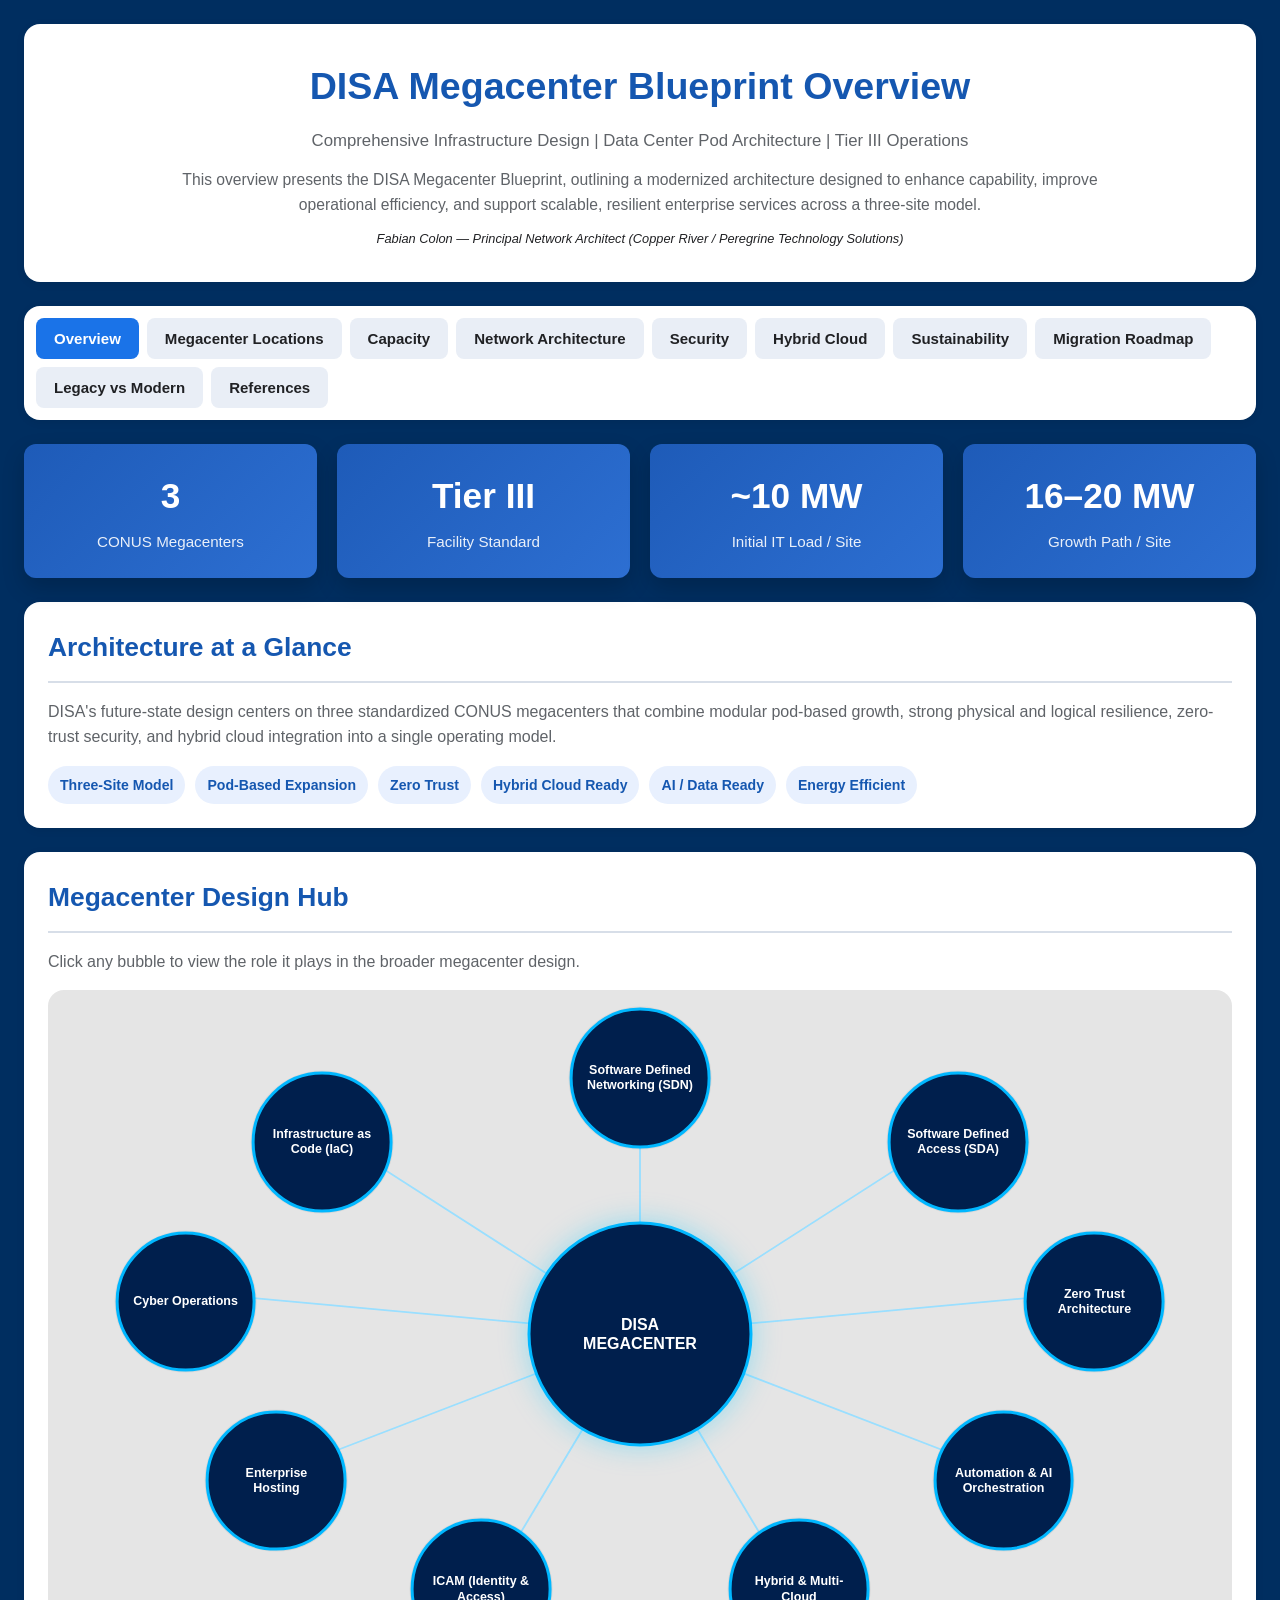
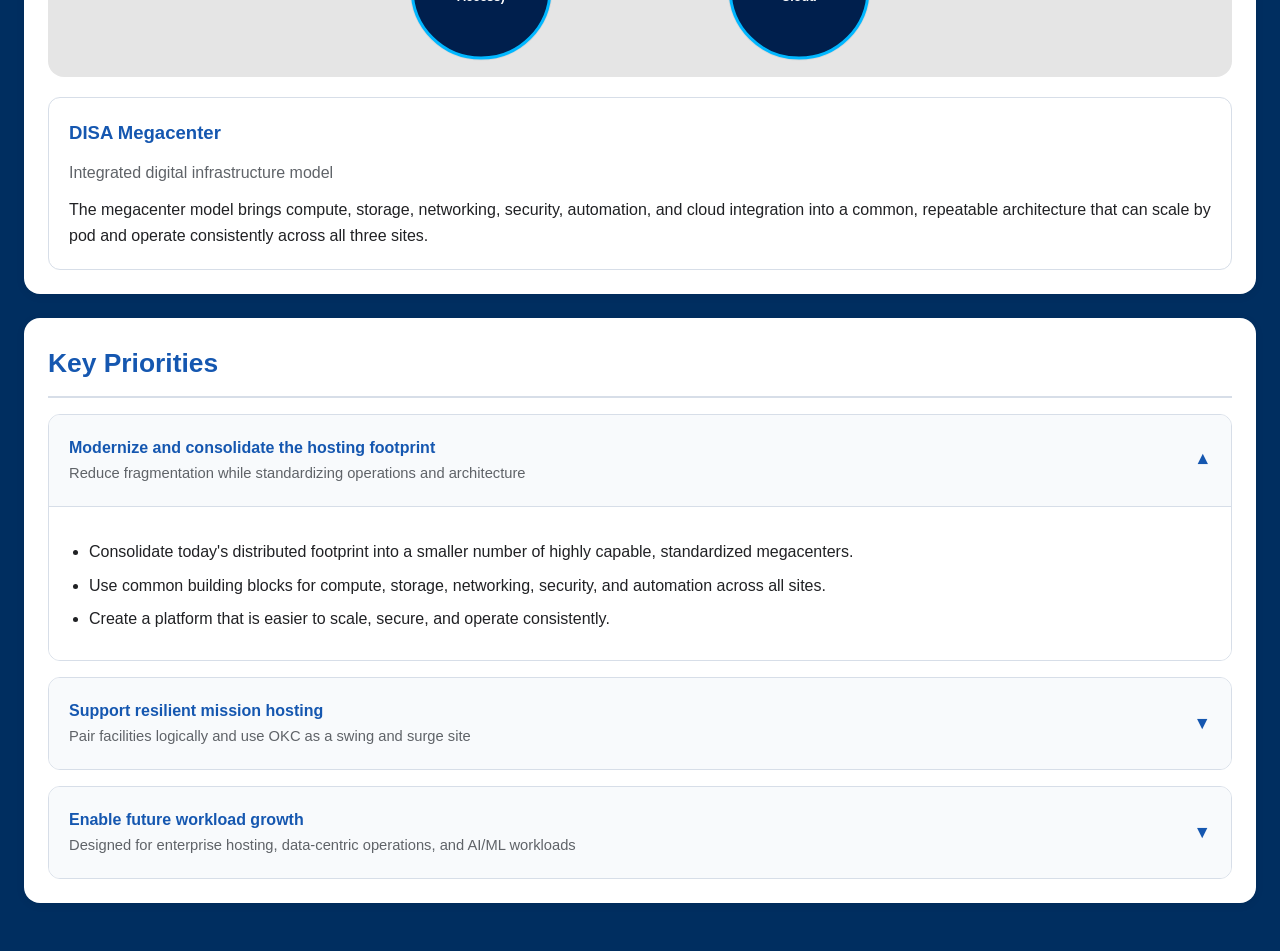
==== commit 9236f04b: "refine: redesign remaining tabs and consolidate resilience" ====
--- a/index.html
+++ b/index.html
@@ -31,7 +31,6 @@
                 <button type="button" class="tab-button" id="tab-security" data-tab="security" role="tab" aria-controls="security" aria-selected="false">Security</button>
                 <button type="button" class="tab-button" id="tab-hybrid-cloud" data-tab="hybrid-cloud" role="tab" aria-controls="hybrid-cloud" aria-selected="false">Hybrid Cloud</button>
                 <button type="button" class="tab-button" id="tab-sustainability" data-tab="sustainability" role="tab" aria-controls="sustainability" aria-selected="false">Sustainability</button>
-                <button type="button" class="tab-button" id="tab-disaster-recovery" data-tab="disaster-recovery" role="tab" aria-controls="disaster-recovery" aria-selected="false">DR & Resilience</button>
                 <button type="button" class="tab-button" id="tab-migration" data-tab="migration" role="tab" aria-controls="migration" aria-selected="false">Migration Roadmap</button>
                 <button type="button" class="tab-button" id="tab-comparison" data-tab="comparison" role="tab" aria-controls="comparison" aria-selected="false">Legacy vs Modern</button>
                 <button type="button" class="tab-button" id="tab-references" data-tab="references" role="tab" aria-controls="references" aria-selected="false">References</button>
@@ -299,6 +298,95 @@
                             </div>
                         </div>
                     </div>
+
+                    <div class="card sites-resilience-card">
+                        <div class="sites-resilience-head">
+                            <div>
+                                <div class="sites-resilience-kicker">Resilience Overlay</div>
+                                <h2>How The Three Sites Work Together For Recovery</h2>
+                            </div>
+                            <p>The location model already implies the continuity pattern: OGDN and COLS anchor the primary paired backbone, while OKC acts as swing capacity for surge, modernization overlap, and additional disaster recovery support.</p>
+                        </div>
+
+                        <div class="grid grid-3 sites-resilience-grid">
+                            <div class="feature-card sites-resilience-feature">
+                                <h3>Primary Pair</h3>
+                                <p>OGDN and COLS provide the main east-west continuity backbone for the most critical services.</p>
+                            </div>
+                            <div class="feature-card sites-resilience-feature">
+                                <h3>Swing Capacity</h3>
+                                <p>OKC adds a third-site option for overflow, migration support, and staged recovery activation.</p>
+                            </div>
+                            <div class="feature-card sites-resilience-feature">
+                                <h3>Tiered Recovery</h3>
+                                <p>Workloads can use active/active or active/passive recovery models depending on mission priority and technical fit.</p>
+                            </div>
+                        </div>
+
+                        <div class="sites-resilience-rulebox">
+                            <div class="sites-resilience-rule-title">Continuity Rules</div>
+                            <ul>
+                                <li>Primary continuity is anchored on the OGDN and COLS pair.</li>
+                                <li>OKC supports surge capacity, modernization overlap, and additional DR support.</li>
+                                <li>Facility resilience and workload criticality jointly determine the playbook.</li>
+                                <li>Critical services can target sub-hour RTO and roughly 15-minute RPO assumptions.</li>
+                            </ul>
+                        </div>
+
+                        <div class="resilience-playbooks sites-resilience-playbooks">
+                            <div class="resilience-playbook-group">
+                                <div class="resilience-group-label">Recovery Playbooks</div>
+                                <div class="pill-row resilience-pill-row">
+                                    <button type="button" class="resilience-hotspot resilience-pill" data-resilience-detail="active_active" onclick="showResilienceDetail('active_active')">Active / Active</button>
+                                    <button type="button" class="resilience-hotspot resilience-pill" data-resilience-detail="active_passive" onclick="showResilienceDetail('active_passive')">Active / Passive</button>
+                                    <button type="button" class="resilience-hotspot resilience-pill" data-resilience-detail="recovery_targets" onclick="showResilienceDetail('recovery_targets')">Mission Targets</button>
+                                    <button type="button" class="resilience-hotspot resilience-pill" data-resilience-detail="workload_tiers" onclick="showResilienceDetail('workload_tiers')">Workload Tiers</button>
+                                </div>
+                            </div>
+
+                            <div class="resilience-playbook-group">
+                                <div class="resilience-group-label">Operational Outcomes</div>
+                                <div class="resilience-outcome-grid">
+                                    <button type="button" class="resilience-hotspot resilience-outcome-card" data-resilience-detail="surge_recovery" onclick="showResilienceDetail('surge_recovery')">
+                                        <strong>Surge Recovery</strong>
+                                        <span>Overflow, modernization, and contingency support</span>
+                                    </button>
+                                    <button type="button" class="resilience-hotspot resilience-outcome-card" data-resilience-detail="infra_resilience" onclick="showResilienceDetail('infra_resilience')">
+                                        <strong>Infrastructure Resilience</strong>
+                                        <span>N+1, dual paths, and long-duration backup</span>
+                                    </button>
+                                    <button type="button" class="resilience-hotspot resilience-outcome-card" data-resilience-detail="operational_stability" onclick="showResilienceDetail('operational_stability')">
+                                        <strong>Operational Stability</strong>
+                                        <span>Higher confidence in site-level continuity</span>
+                                    </button>
+                                    <button type="button" class="resilience-hotspot resilience-outcome-card" data-resilience-detail="tiered_recovery" onclick="showResilienceDetail('tiered_recovery')">
+                                        <strong>Tiered Recovery</strong>
+                                        <span>Continuity patterns matched to mission need</span>
+                                    </button>
+                                </div>
+                            </div>
+                        </div>
+
+                        <div class="resilience-bottom-grid sites-resilience-bottom-grid">
+                            <div class="detail-panel" id="resilience-detail-panel">
+                                <h3 id="resilience-detail-title">Active / Active Pattern</h3>
+                                <p class="detail-sub" id="resilience-detail-subtitle">Critical services can stay available across a paired-site model</p>
+                                <p id="resilience-detail-text">
+                                    The blueprint does not require every workload to recover the same way. The most critical services can use active and synchronized deployments across paired sites when the mission justifies tighter continuity objectives.
+                                </p>
+                            </div>
+
+                            <div class="resilience-summary">
+                                <div class="resilience-summary-title">Recovery Fit</div>
+                                <ul class="resilience-rule-list">
+                                    <li>Use active / active for the most continuity-sensitive services.</li>
+                                    <li>Use active / passive where reserved capacity is more practical than full live mirroring.</li>
+                                    <li>Use OKC when surge, migration overlap, or staged activation improves the recovery posture.</li>
+                                    <li>Match the playbook to workload tier, mission risk, and facility conditions.</li>
+                                </ul>
+                            </div>
+                        </div>
+                    </div>
                 </section>
 
                 <!-- CAPACITY -->
@@ -330,7 +418,7 @@
 
                         <div class="grid grid-4">
                             <div class="feature-card">
-                                <h3>ðŸ’» Compute (C)</h3>
+                                <h3>Compute (C)</h3>
                                 <div class="spec"><span>Racks:</span><strong>60 (60%)</strong></div>
                                 <div class="spec"><span>Servers:</span><strong>2,400 (40 per rack)</strong></div>
                                 <div class="spec"><span>CPU Cores:</span><strong>192,000</strong></div>
@@ -338,7 +426,7 @@
                             </div>
 
                             <div class="feature-card">
-                                <h3>ðŸ’¾ Storage (H)</h3>
+                                <h3>Storage (H)</h3>
                                 <div class="spec"><span>Racks:</span><strong>25 (25%)</strong></div>
                                 <div class="spec"><span>Capacity:</span><strong>5 PB usable</strong></div>
                                 <div class="spec"><span>Type:</span><strong>NVMe all-flash</strong></div>
@@ -346,7 +434,7 @@
                             </div>
 
                             <div class="feature-card">
-                                <h3>ðŸŒ Network (N)</h3>
+                                <h3>Network (N)</h3>
                                 <div class="spec"><span>Racks:</span><strong>5 (5%)</strong></div>
                                 <div class="spec"><span>Leaf Switches:</span><strong>10× per pod</strong></div>
                                 <div class="spec"><span>Bandwidth:</span><strong>400G uplinks</strong></div>
@@ -354,7 +442,7 @@
                             </div>
 
                             <div class="feature-card">
-                                <h3>ðŸ¤– AI/GPU (A)</h3>
+                                <h3>AI/GPU (A)</h3>
                                 <div class="spec"><span>Racks:</span><strong>10 (10%)</strong></div>
                                 <div class="spec"><span>GPU Nodes:</span><strong>80 (8 per rack)</strong></div>
                                 <div class="spec"><span>GPUs:</span><strong>640</strong></div>
@@ -664,104 +752,200 @@
 
                 <!-- SECURITY -->
                 <section id="security" class="tab-panel security-theme" role="tabpanel" aria-labelledby="tab-security" hidden>
-                    <div class="grid grid-4">
-                        <div class="metric-card">
-                            <div class="metric-value">Zero Trust</div>
-                            <div class="metric-label">Default Security Model</div>
-                        </div>
-                        <div class="metric-card">
-                            <div class="metric-value">FIPS 140-3</div>
-                            <div class="metric-label">Crypto Standard</div>
-                        </div>
-                        <div class="metric-card">
-                            <div class="metric-value">SCIF-Ready</div>
-                            <div class="metric-label">MAC I Zones</div>
-                        </div>
-                        <div class="metric-card">
-                            <div class="metric-value">STIG</div>
-                            <div class="metric-label">Automated Compliance</div>
-                        </div>
-                    </div>
-
-                    <div class="card">
+                    <div class="card security-hero-card">
                         <h2>Security by Design</h2>
                         <p class="lede">
-                            Security spans physical, network, identity, application, and data layers. The design treats the
-                            facility network as untrusted transport and continuously evaluates users, devices, workloads, and flows.
+                            The security model is shown as a zero trust access path so leaders can quickly see how different users
+                            are authenticated, checked, constrained, monitored, and routed only to approved services.
                         </p>
 
-                        <div class="grid grid-3">
-                            <div class="feature-card">
-                                <h3>Identity-Driven Access</h3>
-                                <p>Leverages enterprise identity and attribute-based access control to enforce policy consistently.</p>
-                            </div>
-                            <div class="feature-card">
-                                <h3>Micro-Segmented Networks</h3>
-                                <p>SDN-enforced segmentation and next-generation firewalls provide strong east-west and tenant isolation.</p>
-                            </div>
-                            <div class="feature-card">
-                                <h3>Continuous Monitoring</h3>
-                                <p>Centralized SIEM, control inheritance, and automated compliance accelerate hosted mission readiness.</p>
-                            </div>
-                        </div>
-
-                        <div class="accordion open">
-                            <button class="accordion-button" type="button" onclick="toggleAccordion(this)">
-                                <div>
-                                    <div class="accordion-title">Physical and classified workload protections</div>
-                                    <div class="accordion-subtitle">High-sensitivity mission support</div>
-                                </div>
-                                <span class="chevron">▼</span>
-                            </button>
-                            <div class="accordion-body">
-                                <ul>
-                                    <li>SCIF-grade protections for MAC I zones, including controlled ingress/egress and reinforced spaces.</li>
-                                    <li>TEMPEST-aware design considerations and strong physical monitoring.</li>
-                                    <li>Logical zoning of raised floor spaces into independent security domains.</li>
-                                </ul>
-                            </div>
+                        <div class="security-visual-wrap">
+                            <div class="security-visual security-path-visual">
+                                <div class="security-pathway">
+                                    <div class="security-column-heading">Zero Trust Access Path</div>
+                                    <div class="security-layers">
+                                        <button type="button" class="security-hotspot security-layer layer-auth" data-security-detail="authenticate" onclick="showSecurityDetail('authenticate')">
+                                            <span class="security-layer-icon" aria-hidden="true">👤</span>
+                                            <span>Identity Verification</span>
+                                        </button>
+                                        <button type="button" class="security-hotspot security-layer layer-context" data-security-detail="context" onclick="showSecurityDetail('context')">
+                                            <span class="security-layer-icon" aria-hidden="true">💻</span>
+                                            <span>Device &amp; Session Context</span>
+                                        </button>
+                                        <button type="button" class="security-hotspot security-layer layer-policy" data-security-detail="policy" onclick="showSecurityDetail('policy')">
+                                            <span class="security-layer-icon" aria-hidden="true">📋</span>
+                                            <span>Policy Decision Point</span>
+                                        </button>
+                                        <button type="button" class="security-hotspot security-layer layer-segment" data-security-detail="segment" onclick="showSecurityDetail('segment')">
+                                            <span class="security-layer-icon" aria-hidden="true">🧩</span>
+                                            <span>Policy Enforcement / Segmented Access</span>
+                                        </button>
+                                        <button type="button" class="security-hotspot security-layer layer-monitor" data-security-detail="monitor" onclick="showSecurityDetail('monitor')">
+                                            <span class="security-layer-icon" aria-hidden="true">👁️</span>
+                                            <span>Continuous Monitoring</span>
+                                        </button>
+                                        <button type="button" class="security-hotspot security-layer layer-privileged" data-security-detail="privileged_controls" onclick="showSecurityDetail('privileged_controls')">
+                                            <span class="security-layer-icon" aria-hidden="true">🔒</span>
+                                            <span>Privileged / Elevated Control</span>
+                                        </button>
+                                    </div>
+
+                                    <div class="security-path-map" aria-label="Zero trust access path diagram">
+                                        <div class="zt-grid-overlay" aria-hidden="true">
+                                            <span class="zt-checkpoint-line zt-col-1"></span>
+                                            <span class="zt-checkpoint-line zt-col-2"></span>
+                                            <span class="zt-checkpoint-line zt-col-3"></span>
+                                            <span class="zt-checkpoint-line zt-col-4"></span>
+                                            <span class="zt-checkpoint-line zt-col-5"></span>
+                                            <span class="zt-checkpoint-line zt-col-6 zt-checkpoint-short"></span>
+
+                                            <span class="zt-flow-line zt-line-priv"></span>
+                                            <span class="zt-flow-line zt-line-mission"></span>
+                                            <span class="zt-flow-line zt-line-user"></span>
+
+                                            <span class="zt-arrow zt-arrow-priv"></span>
+                                            <span class="zt-arrow zt-arrow-mission"></span>
+                                            <span class="zt-arrow zt-arrow-user"></span>
+
+                                            <span class="zt-node zt-node-priv zt-col-1"></span>
+                                            <span class="zt-node zt-node-priv zt-col-2"></span>
+                                            <span class="zt-node zt-node-priv zt-col-3"></span>
+                                            <span class="zt-node zt-node-priv zt-col-4"></span>
+                                            <span class="zt-node zt-node-priv zt-col-5"></span>
+                                            <span class="zt-node zt-node-priv zt-col-6"></span>
+
+                                            <span class="zt-node zt-node-mission zt-col-1"></span>
+                                            <span class="zt-node zt-node-mission zt-col-2"></span>
+                                            <span class="zt-node zt-node-mission zt-col-3"></span>
+                                            <span class="zt-node zt-node-mission zt-col-4"></span>
+                                            <span class="zt-node zt-node-mission zt-col-5"></span>
+
+                                            <span class="zt-node zt-node-user zt-col-1"></span>
+                                            <span class="zt-node zt-node-user zt-col-2"></span>
+                                            <span class="zt-node zt-node-user zt-col-3"></span>
+                                            <span class="zt-node zt-node-user zt-col-4"></span>
+                                            <span class="zt-node zt-node-user zt-col-5"></span>
+
+                                            <span class="zt-connector-priv"></span>
+                                            <span class="zt-connector-mission"></span>
+                                            <span class="zt-connector-user"></span>
+                                            <span class="zt-management-trunk"></span>
+                                            <span class="zt-management-branch zt-management-branch-mission"></span>
+                                            <span class="zt-management-branch zt-management-branch-user"></span>
+                                            <span class="zt-management-arrow zt-management-arrow-mission"></span>
+                                            <span class="zt-management-arrow zt-management-arrow-user"></span>
+                                        </div>
+
+                                        <button type="button" class="security-hotspot path-node node-privileged start" data-security-detail="privileged" onclick="showSecurityDetail('privileged')">Privileged User</button>
+                                        <button type="button" class="security-hotspot path-node node-partner start" data-security-detail="partner" onclick="showSecurityDetail('partner')">Mission Partner</button>
+                                        <button type="button" class="security-hotspot path-node node-end-user start" data-security-detail="end_user" onclick="showSecurityDetail('end_user')">End User</button>
+
+                                        <button type="button" class="security-hotspot path-node service service-management" data-security-detail="management_plane" onclick="showSecurityDetail('management_plane')">Management &amp; Automation Plane</button>
+                                        <button type="button" class="security-hotspot path-node service service-mission" data-security-detail="mission_services" onclick="showSecurityDetail('mission_services')">Mission Services</button>
+                                        <button type="button" class="security-hotspot path-node service service-enterprise" data-security-detail="enterprise_services" onclick="showSecurityDetail('enterprise_services')">Enterprise Services</button>
+                                    </div>
+                                </div>
+                            </div>
+                        </div>
+
+                        <div class="detail-panel" id="security-detail-panel">
+                            <h3 id="security-detail-title">Policy Decision</h3>
+                            <p class="detail-sub" id="security-detail-subtitle">Every request is evaluated before it is routed to a service</p>
+                            <p id="security-detail-text">
+                                Identity, device posture, session context, and role are evaluated together so requests can move only into the
+                                approved service zone. Different personas follow different constrained paths, but none receive implicit trust.
+                            </p>
+                        </div>
+                    </div>
+
+                    <div class="grid grid-4">
+                        <div class="feature-card">
+                            <h3>Persona-Aware Access</h3>
+                            <p>Mission partners, end users, and privileged users follow distinct policy paths based on role, mission need, and risk.</p>
+                        </div>
+                        <div class="feature-card">
+                            <h3>Sequential Zero Trust Gates</h3>
+                            <p>Identity, context, policy, segmentation, and monitoring operate as a continuous decision path rather than a one-time perimeter check.</p>
+                        </div>
+                        <div class="feature-card">
+                            <h3>Segmented Destinations</h3>
+                            <p>Mission, enterprise, management, and data environments remain isolated so each request lands only where policy allows.</p>
+                        </div>
+                        <div class="feature-card">
+                            <h3>Elevated Oversight</h3>
+                            <p>Administrative access takes an additional control path with stronger approval, logging, and operational scrutiny.</p>
                         </div>
                     </div>
                 </section>
 
                 <!-- HYBRID CLOUD -->
                 <section id="hybrid-cloud" class="tab-panel cloud-theme" role="tabpanel" aria-labelledby="tab-hybrid-cloud" hidden>
-                    <div class="card">
+                    <div class="card cloud-hero-card">
                         <h2>Hybrid Cloud Operating Model</h2>
                         <p class="lede">
-                            The megacenters are designed as first-class nodes in DISA's DHMC and JWCC architectures,
-                            not as isolated on-prem enclaves.
+                            The blueprint treats the megacenters as hybrid operating nodes that can host, extend, and interconnect workloads across DISA facilities and JWCC-aligned cloud environments.
                         </p>
 
-                        <div class="grid grid-3">
-                            <div class="feature-card">
-                                <h3>Portable Workloads</h3>
-                                <p>Standardized network, identity, and management constructs allow workloads to move more cleanly across on-prem, edge, and cloud environments.</p>
-                            </div>
-                            <div class="feature-card">
-                                <h3>Cloud-Like Constructs</h3>
-                                <p>Tenancy, security groups, templates, and automation provide a more consistent operating experience regardless of placement.</p>
-                            </div>
+                        <div class="cloud-visual-wrap">
+                            <div class="cloud-visual">
+                                <div class="cloud-columns">
+                                    <div class="cloud-column-head cloud-left-head">Megacenter Hosted</div>
+                                    <div class="cloud-column-head cloud-mid-head">Interconnect &amp; Shared Controls</div>
+                                    <div class="cloud-column-head cloud-right-head">JWCC / DHMC Cloud Services</div>
+                                </div>
+
+                                <div class="cloud-lanes" aria-label="Hybrid cloud operating lanes">
+                                    <div class="cloud-lane">
+                                        <button type="button" class="cloud-hotspot cloud-node cloud-origin" data-cloud-detail="mission" onclick="showCloudDetail('mission')">Mission Workloads</button>
+                                        <button type="button" class="cloud-hotspot cloud-node cloud-bridge" data-cloud-detail="governance" onclick="showCloudDetail('governance')">Bounded Interconnect<br>Shared identity, policy, and transport</button>
+                                        <button type="button" class="cloud-hotspot cloud-node cloud-destination" data-cloud-detail="mission_cloud" onclick="showCloudDetail('mission_cloud')">Mission Extension<br>Selective cloud reach</button>
+                                    </div>
+
+                                    <div class="cloud-lane">
+                                        <button type="button" class="cloud-hotspot cloud-node cloud-origin" data-cloud-detail="enterprise" onclick="showCloudDetail('enterprise')">Enterprise Platforms</button>
+                                        <button type="button" class="cloud-hotspot cloud-node cloud-bridge" data-cloud-detail="portable_ops" onclick="showCloudDetail('portable_ops')">Portable Operations<br>Common tooling and lifecycle</button>
+                                        <button type="button" class="cloud-hotspot cloud-node cloud-destination" data-cloud-detail="enterprise_cloud" onclick="showCloudDetail('enterprise_cloud')">Cloud Services<br>Elastic enterprise consumption</button>
+                                    </div>
+
+                                    <div class="cloud-lane">
+                                        <button type="button" class="cloud-hotspot cloud-node cloud-origin" data-cloud-detail="data" onclick="showCloudDetail('data')">Data &amp; Analytics</button>
+                                        <button type="button" class="cloud-hotspot cloud-node cloud-bridge" data-cloud-detail="data_fabric" onclick="showCloudDetail('data_fabric')">Data Movement Controls<br>Replication and governed exchange</button>
+                                        <button type="button" class="cloud-hotspot cloud-node cloud-destination" data-cloud-detail="data_cloud" onclick="showCloudDetail('data_cloud')">Analytics Services<br>Cloud-adjacent processing</button>
+                                    </div>
+
+                                    <div class="cloud-lane">
+                                        <button type="button" class="cloud-hotspot cloud-node cloud-origin" data-cloud-detail="ai" onclick="showCloudDetail('ai')">AI / Burst Compute</button>
+                                        <button type="button" class="cloud-hotspot cloud-node cloud-bridge" data-cloud-detail="placement" onclick="showCloudDetail('placement')">Placement Decision<br>Latency, classification, elasticity</button>
+                                        <button type="button" class="cloud-hotspot cloud-node cloud-destination" data-cloud-detail="ai_cloud" onclick="showCloudDetail('ai_cloud')">Burst / Specialized Capacity<br>JWCC-aligned expansion</button>
+                                    </div>
+                                </div>
+                            </div>
+                        </div>
+
+                        <div class="detail-panel" id="cloud-detail-panel">
+                            <h3 id="cloud-detail-title">Placement Decision</h3>
+                            <p class="detail-sub" id="cloud-detail-subtitle">Mission owners choose the right operating location for the workload</p>
+                            <p id="cloud-detail-text">
+                                The hybrid model is not a blanket move to cloud. It provides a governed placement decision so workloads can remain in the megacenter, extend outward through shared controls, or consume JWCC-aligned services when that model is a better fit.
+                            </p>
+                        </div>
+
+                        <div class="grid grid-4">
                             <div class="feature-card">
                                 <h3>Placement Flexibility</h3>
-                                <p>Mission owners can choose hosting placement based on classification, latency, sovereignty, and mission needs rather than tooling gaps.</p>
-                            </div>
-                        </div>
-
-                        <div class="accordion open">
-                            <button class="accordion-button" type="button" onclick="toggleAccordion(this)">
-                                <div>
-                                    <div class="accordion-title">Three service-consumption patterns in the blueprint</div>
-                                    <div class="accordion-subtitle">On-prem hosting, DCI, and off-prem cloud hosting</div>
-                                </div>
-                                <span class="chevron">▼</span>
-                            </button>
-                            <div class="accordion-body">
-                                <ul>
-                                    <li><strong>Option A:</strong> Optimized DISA on-prem hosting and communications stack.</li>
-                                    <li><strong>Option B:</strong> Data Center Interconnect as a service for mission and partner environments.</li>
-                                    <li><strong>Option C:</strong> Off-prem cloud hosting for workloads better aligned to commercial cloud environments under JWCC.</li>
-                                </ul>
+                                <p>Workloads can stay on-prem, extend through controlled interconnects, or consume cloud services based on mission fit.</p>
+                            </div>
+                            <div class="feature-card">
+                                <h3>Portable Operations</h3>
+                                <p>Identity, policy, automation, and lifecycle patterns stay consistent across DISA-hosted and cloud-connected environments.</p>
+                            </div>
+                            <div class="feature-card">
+                                <h3>Governed Exchange</h3>
+                                <p>Replication, transport, and service consumption remain bounded by shared controls rather than ad hoc connectivity.</p>
+                            </div>
+                            <div class="feature-card">
+                                <h3>Mission-Aware Hosting</h3>
+                                <p>Latency, classification, sovereignty, and elasticity drive placement decisions instead of a one-size-fits-all cloud posture.</p>
                             </div>
                         </div>
                     </div>
@@ -770,86 +954,91 @@
                 <!-- SUSTAINABILITY -->
                 <section id="sustainability" class="tab-panel sustainability-theme" role="tabpanel" aria-labelledby="tab-sustainability" hidden>
                     <div class="grid grid-4">
-                        <div class="metric-card">
+                        <div class="metric-card sustainability-metric">
                             <div class="metric-value">1.3+</div>
                             <div class="metric-label">PUE Target</div>
                         </div>
-                        <div class="metric-card">
+                        <div class="metric-card sustainability-metric">
                             <div class="metric-value">Near-Zero</div>
                             <div class="metric-label">WUE Objective</div>
                         </div>
-                        <div class="metric-card">
+                        <div class="metric-card sustainability-metric">
                             <div class="metric-value">20%</div>
                             <div class="metric-label">Renewables at Opening</div>
                         </div>
-                        <div class="metric-card">
+                        <div class="metric-card sustainability-metric">
                             <div class="metric-value">50%</div>
                             <div class="metric-label">Renewables by 2030</div>
                         </div>
                     </div>
 
-                    <div class="card">
+                    <div class="card sustainability-hero-card">
                         <h2>Sustainability and Efficiency</h2>
                         <p class="lede">
-                            The design targets hyperscaler-class efficiency through modular cooling, liquid-assisted high-density support,
-                            AI-assisted optimization, and progressive renewable energy adoption.
+                            The blueprint treats sustainability as an operating discipline: efficient cooling, intelligent power use,
+                            careful water stewardship, and phased renewable adoption all feed measurable facility outcomes.
                         </p>
 
-                        <div class="grid grid-3">
-                            <div class="feature-card">
-                                <h3>Cooling Strategy</h3>
-                                <p>Closed-loop liquid cooling for high-density pods, efficient air-assisted systems for general workloads, and free-cooling opportunities where feasible.</p>
-                            </div>
-                            <div class="feature-card">
-                                <h3>Power Optimization</h3>
-                                <p>Comprehensive monitoring and AI-assisted optimization support better load placement, predictive maintenance, and lower energy waste.</p>
-                            </div>
-                            <div class="feature-card">
-                                <h3>Facility Objectives</h3>
-                                <p>Targets include LEED Gold or better, near-zero WUE objectives, and phased renewable adoption over time.</p>
-                            </div>
-                        </div>
-                    </div>
-                </section>
-
-                <!-- DR -->
-                <section id="disaster-recovery" class="tab-panel resilience-theme" role="tabpanel" aria-labelledby="tab-disaster-recovery" hidden>
-                    <div class="card">
-                        <h2>Disaster Recovery &amp; Resilience</h2>
-                        <p class="lede">
-                            Resilience combines Tier III facility design with logical workload pairing across sites.
-                            The result is stronger continuity without requiring every workload to use the same failover pattern.
-                        </p>
-
-                        <div class="grid grid-3">
-                            <div class="feature-card">
-                                <h3>Facility Resilience</h3>
-                                <p>Dual distribution paths, N+1 redundancy, dual-corded racks, and at least 72 hours of on-site generator runtime.</p>
-                            </div>
-                            <div class="feature-card">
-                                <h3>Logical Resilience</h3>
-                                <p>Workloads can use active/active or active/passive deployment patterns depending on mission criticality and technical fit.</p>
-                            </div>
-                            <div class="feature-card">
-                                <h3>Recovery Targets</h3>
-                                <p>Critical systems target sub-hour RTO and RPO on the order of 15 minutes under the design assumptions.</p>
-                            </div>
-                        </div>
-
-                        <div class="accordion open">
-                            <button class="accordion-button" type="button" onclick="toggleAccordion(this)">
-                                <div>
-                                    <div class="accordion-title">Site pairing model</div>
-                                    <div class="accordion-subtitle">How the three sites function together</div>
-                                </div>
-                                <span class="chevron">▼</span>
-                            </button>
-                            <div class="accordion-body">
-                                <ul>
-                                    <li>OGDN and COLS form the primary paired backbone.</li>
-                                    <li>OKC acts as the swing site for surge, modernization, and additional DR support.</li>
-                                    <li>Workload placement and recovery patterns are mission-specific rather than one-size-fits-all.</li>
-                                </ul>
+                        <div class="sustainability-visual-wrap">
+                            <div class="sustainability-visual">
+                                <div class="sustainability-columns">
+                                    <div class="sustainability-column-head sustainability-left-head">Facility Systems</div>
+                                    <div class="sustainability-column-head sustainability-mid-head">Optimization Layer</div>
+                                    <div class="sustainability-column-head sustainability-right-head">Efficiency Outcome</div>
+                                </div>
+
+                                <div class="sustainability-lanes" aria-label="Sustainability operating lanes">
+                                    <div class="sustainability-lane">
+                                        <button type="button" class="sustainability-hotspot sustainability-node sustainability-origin" data-sustainability-detail="cooling" onclick="showSustainabilityDetail('cooling')">Cooling Plant</button>
+                                        <button type="button" class="sustainability-hotspot sustainability-node sustainability-bridge" data-sustainability-detail="thermal" onclick="showSustainabilityDetail('thermal')">Thermal Optimization<br>Liquid assist, zoning, and free-cooling logic</button>
+                                        <button type="button" class="sustainability-hotspot sustainability-node sustainability-destination" data-sustainability-detail="density" onclick="showSustainabilityDetail('density')">High-Density Readiness<br>Support for AI and burst racks</button>
+                                    </div>
+
+                                    <div class="sustainability-lane">
+                                        <button type="button" class="sustainability-hotspot sustainability-node sustainability-origin" data-sustainability-detail="power" onclick="showSustainabilityDetail('power')">Power Train</button>
+                                        <button type="button" class="sustainability-hotspot sustainability-node sustainability-bridge" data-sustainability-detail="load" onclick="showSustainabilityDetail('load')">Load Intelligence<br>Telemetry, placement, and predictive tuning</button>
+                                        <button type="button" class="sustainability-hotspot sustainability-node sustainability-destination" data-sustainability-detail="pue" onclick="showSustainabilityDetail('pue')">Lower PUE<br>Reduced waste across the facility stack</button>
+                                    </div>
+
+                                    <div class="sustainability-lane">
+                                        <button type="button" class="sustainability-hotspot sustainability-node sustainability-origin" data-sustainability-detail="water" onclick="showSustainabilityDetail('water')">Water Stewardship</button>
+                                        <button type="button" class="sustainability-hotspot sustainability-node sustainability-bridge" data-sustainability-detail="water_controls" onclick="showSustainabilityDetail('water_controls')">Water-Aware Controls<br>Closed-loop and low-consumption operating choices</button>
+                                        <button type="button" class="sustainability-hotspot sustainability-node sustainability-destination" data-sustainability-detail="wue" onclick="showSustainabilityDetail('wue')">Near-Zero WUE<br>Minimized operational water use</button>
+                                    </div>
+
+                                    <div class="sustainability-lane">
+                                        <button type="button" class="sustainability-hotspot sustainability-node sustainability-origin" data-sustainability-detail="renewables" onclick="showSustainabilityDetail('renewables')">Renewable Sourcing</button>
+                                        <button type="button" class="sustainability-hotspot sustainability-node sustainability-bridge" data-sustainability-detail="procurement" onclick="showSustainabilityDetail('procurement')">Energy Procurement<br>Phased adoption and contract alignment</button>
+                                        <button type="button" class="sustainability-hotspot sustainability-node sustainability-destination" data-sustainability-detail="renewable_growth" onclick="showSustainabilityDetail('renewable_growth')">Renewable Growth<br>20% at opening, 50% by 2030</button>
+                                    </div>
+                                </div>
+                            </div>
+                        </div>
+
+                        <div class="detail-panel" id="sustainability-detail-panel">
+                            <h3 id="sustainability-detail-title">Thermal Optimization</h3>
+                            <p class="detail-sub" id="sustainability-detail-subtitle">Cooling efficiency is designed into the facility, not added later</p>
+                            <p id="sustainability-detail-text">
+                                The sustainability model starts with how heat is managed. Closed-loop liquid-assisted support, zoned cooling, and selective free-cooling opportunities help the facility handle dense workloads while using energy more deliberately.
+                            </p>
+                        </div>
+
+                        <div class="grid grid-4">
+                            <div class="feature-card">
+                                <h3>Efficiency by Design</h3>
+                                <p>Cooling, power, and water objectives are built into the architecture rather than treated as later operational tuning.</p>
+                            </div>
+                            <div class="feature-card">
+                                <h3>Operational Telemetry</h3>
+                                <p>Comprehensive monitoring supports placement decisions, predictive maintenance, and continuous efficiency improvement.</p>
+                            </div>
+                            <div class="feature-card">
+                                <h3>High-Density Support</h3>
+                                <p>Thermal and electrical design choices prepare the sites for denser compute profiles without defaulting to inefficient overprovisioning.</p>
+                            </div>
+                            <div class="feature-card">
+                                <h3>Phased Sustainability</h3>
+                                <p>Renewable adoption and facility objectives progress over time so the operating model can improve without waiting for a single future milestone.</p>
                             </div>
                         </div>
                     </div>
@@ -857,45 +1046,68 @@
 
                 <!-- MIGRATION -->
                 <section id="migration" class="tab-panel roadmap-theme" role="tabpanel" aria-labelledby="tab-migration" hidden>
-                    <div class="card">
+                    <div class="card roadmap-hero-card">
                         <h2>Migration Roadmap</h2>
                         <p class="lede">
-                            The roadmap is structured as a phased build-out and migration sequence. Click any phase to expand the details.
+                            The program moves in deliberate waves: establish the blueprint, stand up the first production capacity, expand across all three sites, then optimize the estate once the new operating model is stable.
                         </p>
 
-                        <div class="roadmap-strip">
-                            <div class="roadmap-chip">
+                        <div class="roadmap-board-strip" aria-label="Migration roadmap phases">
+                            <button type="button" class="roadmap-chip roadmap-chip-phase1" onclick="toggleTimeline(document.querySelectorAll('.timeline-phase .accordion-button')[0])">
                                 <div class="year">Phase 1</div>
                                 <div class="desc">0&ndash;12 months</div>
-                            </div>
-                            <div class="roadmap-chip">
+                                <div class="roadmap-chip-note">Strategy and preparation</div>
+                            </button>
+                            <button type="button" class="roadmap-chip roadmap-chip-phase2" onclick="toggleTimeline(document.querySelectorAll('.timeline-phase .accordion-button')[1])">
                                 <div class="year">Phase 2</div>
                                 <div class="desc">12&ndash;24 months</div>
-                            </div>
-                            <div class="roadmap-chip">
+                                <div class="roadmap-chip-note">First production build</div>
+                            </button>
+                            <button type="button" class="roadmap-chip roadmap-chip-phase3" onclick="toggleTimeline(document.querySelectorAll('.timeline-phase .accordion-button')[2])">
                                 <div class="year">Phase 3</div>
                                 <div class="desc">24&ndash;48 months</div>
-                            </div>
-                            <div class="roadmap-chip">
+                                <div class="roadmap-chip-note">Multi-site migration waves</div>
+                            </button>
+                            <button type="button" class="roadmap-chip roadmap-chip-phase4" onclick="toggleTimeline(document.querySelectorAll('.timeline-phase .accordion-button')[3])">
                                 <div class="year">Phase 4</div>
                                 <div class="desc">Optimization / future growth</div>
-                            </div>
-                        </div>
-
-                        <div class="timeline">
-                            <div class="timeline-phase open">
-                                <button class="accordion-button" type="button" onclick="toggleTimeline(this)">
-                                    <div class="timeline-header">
+                                <div class="roadmap-chip-note">Scale and refine</div>
+                            </button>
+                        </div>
+
+                        <div class="roadmap-track-grid">
+                            <div class="roadmap-track-card">
+                                <div class="roadmap-track-label">Delivery Track</div>
+                                <h3>Facilities and Capacity</h3>
+                                <p>Prepare sites, build production-ready halls, and expand pods as migration demand increases.</p>
+                            </div>
+                            <div class="roadmap-track-card">
+                                <div class="roadmap-track-label">Delivery Track</div>
+                                <h3>Platform and Operations</h3>
+                                <p>Stand up the common compute, storage, network, security, automation, and monitoring baseline.</p>
+                            </div>
+                            <div class="roadmap-track-card">
+                                <div class="roadmap-track-label">Delivery Track</div>
+                                <h3>Migration and Adoption</h3>
+                                <p>Inventory workloads, group migration waves, and refine playbooks as early lessons shape later moves.</p>
+                            </div>
+                        </div>
+
+                        <div class="timeline roadmap-program-board">
+                            <div class="timeline-phase roadmap-phase-card roadmap-phase-card-1 open">
+                                <button class="accordion-button roadmap-phase-button" type="button" onclick="toggleTimeline(this)">
+                                    <div class="timeline-header roadmap-phase-header">
                                         <div><span class="timeline-badge">Phase 1</span></div>
                                         <div>
                                             <div class="accordion-title">Planning, design, and site preparation</div>
                                             <div class="accordion-subtitle">Finalize strategy, site roles, reference design, and migration grouping</div>
                                         </div>
+                                        <div class="roadmap-phase-state">Program setup</div>
                                         <span class="chevron">▼</span>
                                     </div>
                                 </button>
                                 <div class="timeline-phase-body">
-                                    <ul>
+                                    <ul class="roadmap-checklist">
                                         <li>Finalize the three-CONUS consolidation strategy and confirm site roles and capacity targets.</li>
                                         <li>Complete detailed architecture and engineering for pod layouts, power/cooling blocks, and security zoning.</li>
                                         <li>Conduct site-specific assessments for facilities, utilities, fiber diversity, and expansion options.</li>
@@ -904,19 +1116,20 @@
                                 </div>
                             </div>
 
-                            <div class="timeline-phase">
-                                <button class="accordion-button" type="button" onclick="toggleTimeline(this)">
-                                    <div class="timeline-header">
+                            <div class="timeline-phase roadmap-phase-card roadmap-phase-card-2">
+                                <button class="accordion-button roadmap-phase-button" type="button" onclick="toggleTimeline(this)">
+                                    <div class="timeline-header roadmap-phase-header">
                                         <div><span class="timeline-badge">Phase 2</span></div>
                                         <div>
                                             <div class="accordion-title">Core construction and initial build-out</div>
                                             <div class="accordion-subtitle">Establish first production-ready capacity and baseline tooling</div>
                                         </div>
+                                        <div class="roadmap-phase-state">First go-live</div>
                                         <span class="chevron">▼</span>
                                     </div>
                                 </button>
                                 <div class="timeline-phase-body">
-                                    <ul>
+                                    <ul class="roadmap-checklist">
                                         <li>Construct or retrofit the first megacenter halls and supporting MEP infrastructure.</li>
                                         <li>Implement modular power and cooling blocks sized for approximately 10 MW IT load with Tier III maintainability.</li>
                                         <li>Deploy core network, security, compute, and storage infrastructure based on standardized reference builds.</li>
@@ -925,19 +1138,20 @@
                                 </div>
                             </div>
 
-                            <div class="timeline-phase">
-                                <button class="accordion-button" type="button" onclick="toggleTimeline(this)">
-                                    <div class="timeline-header">
+                            <div class="timeline-phase roadmap-phase-card roadmap-phase-card-3">
+                                <button class="accordion-button roadmap-phase-button" type="button" onclick="toggleTimeline(this)">
+                                    <div class="timeline-header roadmap-phase-header">
                                         <div><span class="timeline-badge">Phase 3</span></div>
                                         <div>
                                             <div class="accordion-title">Multi-site build-out and progressive migration</div>
                                             <div class="accordion-subtitle">Expand all three megacenters and execute migration waves</div>
                                         </div>
+                                        <div class="roadmap-phase-state">Wave execution</div>
                                         <span class="chevron">▼</span>
                                     </div>
                                 </button>
                                 <div class="timeline-phase-body">
-                                    <ul>
+                                    <ul class="roadmap-checklist">
                                         <li>Expand capacity at OGDN, OKC, and COLS with additional pods and supporting utility capacity.</li>
                                         <li>Execute migration waves from legacy sites in a deliberate sequence.</li>
                                         <li>Refine runbooks, operational patterns, and support models using early migration lessons learned.</li>
@@ -946,19 +1160,20 @@
                                 </div>
                             </div>
 
-                            <div class="timeline-phase">
-                                <button class="accordion-button" type="button" onclick="toggleTimeline(this)">
-                                    <div class="timeline-header">
+                            <div class="timeline-phase roadmap-phase-card roadmap-phase-card-4">
+                                <button class="accordion-button roadmap-phase-button" type="button" onclick="toggleTimeline(this)">
+                                    <div class="timeline-header roadmap-phase-header">
                                         <div><span class="timeline-badge">Phase 4</span></div>
                                         <div>
                                             <div class="accordion-title">Optimization and future growth</div>
                                             <div class="accordion-subtitle">Operational refinement, technology evolution, and additional scale</div>
                                         </div>
+                                        <div class="roadmap-phase-state">Estate optimization</div>
                                         <span class="chevron">▼</span>
                                     </div>
                                 </button>
                                 <div class="timeline-phase-body">
-                                    <ul>
+                                    <ul class="roadmap-checklist">
                                         <li>Continue scaling pod capacity as demand grows.</li>
                                         <li>Increase support for advanced AI/ML, data-centric, and high-density workloads.</li>
                                         <li>Refine sustainability, automation, and operational efficiency over time.</li>
@@ -972,71 +1187,177 @@
 
                 <!-- COMPARISON -->
                 <section id="comparison" class="tab-panel comparison-theme" role="tabpanel" aria-labelledby="tab-comparison" hidden>
-                    <div class="card">
+                    <div class="card comparison-hero-card">
                         <h2>Legacy vs Modern</h2>
-                        <table class="comparison-table">
-                            <thead>
-                                <tr>
-                                    <th>Dimension</th>
-                                    <th>Legacy Environment</th>
-                                    <th>Target Megacenter Model</th>
-                                </tr>
-                            </thead>
-                            <tbody>
-                                <tr>
-                                    <td><strong>Site Footprint</strong></td>
-                                    <td>Distributed and heterogeneous across multiple facilities</td>
-                                    <td>Consolidated into three standardized CONUS megacenters</td>
-                                </tr>
-                                <tr>
-                                    <td><strong>Growth Model</strong></td>
-                                    <td>Incremental expansion often constrained by facility limitations</td>
-                                    <td>Modular pod-based growth with planned power and cooling expansion</td>
-                                </tr>
-                                <tr>
-                                    <td><strong>Operations</strong></td>
-                                    <td>More fragmented tooling and variable practices</td>
-                                    <td>Standardized runbooks, automation, DCIM, and centralized visibility</td>
-                                </tr>
-                                <tr>
-                                    <td><strong>Security</strong></td>
-                                    <td>Less consistent inheritance and segmentation across environments</td>
-                                    <td>Zero-trust-by-default with stronger platform-level control inheritance</td>
-                                </tr>
-                                <tr>
-                                    <td><strong>Cloud Alignment</strong></td>
-                                    <td>On-prem and cloud often treated as separate operating models</td>
-                                    <td>Common patterns across on-prem, interconnect, edge, and cloud hosting</td>
-                                </tr>
-                                <tr>
-                                    <td><strong>Resilience</strong></td>
-                                    <td>Mixed DR patterns and uneven site capabilities</td>
-                                    <td>Stronger paired-site model with OKC swing capacity and high-bandwidth inter-site support</td>
-                                </tr>
-                                <tr>
-                                    <td><strong>Future Workloads</strong></td>
-                                    <td>More limited support for high-density and data-centric missions</td>
-                                    <td>Prepared for AI/ML, GPU-dense pods, and multi-petabyte data operations</td>
-                                </tr>
-                            </tbody>
-                        </table>
+                        <p class="lede">
+                            This is not just a facility refresh. The blueprint shifts DISA from a fragmented estate toward a standardized operating model designed for resilience, automation, cloud alignment, and future high-density workloads.
+                        </p>
+
+                        <div class="comparison-summary-grid">
+                            <div class="comparison-summary-card comparison-summary-legacy">
+                                <div class="comparison-summary-kicker">Legacy</div>
+                                <h3>Fragmented estate</h3>
+                                <p>Different facilities, different tooling, uneven resilience, and more variability in how infrastructure is delivered and operated.</p>
+                            </div>
+                            <div class="comparison-summary-card comparison-summary-target">
+                                <div class="comparison-summary-kicker">Target</div>
+                                <h3>Standardized megacenter model</h3>
+                                <p>Three repeatable CONUS sites with common patterns for build, security, operations, resilience, and workload growth.</p>
+                            </div>
+                        </div>
+
+                        <div class="comparison-board" aria-label="Legacy versus target comparison board">
+                            <div class="comparison-row">
+                                <div class="comparison-dimension">Site Footprint</div>
+                                <div class="comparison-side comparison-side-legacy">
+                                    <span class="comparison-label">Legacy</span>
+                                    <p>Distributed and heterogeneous across multiple facilities.</p>
+                                </div>
+                                <div class="comparison-arrow" aria-hidden="true">→</div>
+                                <div class="comparison-side comparison-side-target">
+                                    <span class="comparison-label">Target</span>
+                                    <p>Consolidated into three standardized CONUS megacenters.</p>
+                                </div>
+                            </div>
+
+                            <div class="comparison-row">
+                                <div class="comparison-dimension">Growth Model</div>
+                                <div class="comparison-side comparison-side-legacy">
+                                    <span class="comparison-label">Legacy</span>
+                                    <p>Incremental expansion often constrained by facility limitations.</p>
+                                </div>
+                                <div class="comparison-arrow" aria-hidden="true">→</div>
+                                <div class="comparison-side comparison-side-target">
+                                    <span class="comparison-label">Target</span>
+                                    <p>Modular pod-based growth with planned power and cooling expansion.</p>
+                                </div>
+                            </div>
+
+                            <div class="comparison-row">
+                                <div class="comparison-dimension">Operations</div>
+                                <div class="comparison-side comparison-side-legacy">
+                                    <span class="comparison-label">Legacy</span>
+                                    <p>More fragmented tooling and variable practices.</p>
+                                </div>
+                                <div class="comparison-arrow" aria-hidden="true">→</div>
+                                <div class="comparison-side comparison-side-target">
+                                    <span class="comparison-label">Target</span>
+                                    <p>Standardized runbooks, automation, DCIM, and centralized visibility.</p>
+                                </div>
+                            </div>
+
+                            <div class="comparison-row">
+                                <div class="comparison-dimension">Security</div>
+                                <div class="comparison-side comparison-side-legacy">
+                                    <span class="comparison-label">Legacy</span>
+                                    <p>Less consistent inheritance and segmentation across environments.</p>
+                                </div>
+                                <div class="comparison-arrow" aria-hidden="true">→</div>
+                                <div class="comparison-side comparison-side-target">
+                                    <span class="comparison-label">Target</span>
+                                    <p>Zero-trust-by-default with stronger platform-level control inheritance.</p>
+                                </div>
+                            </div>
+
+                            <div class="comparison-row">
+                                <div class="comparison-dimension">Cloud Alignment</div>
+                                <div class="comparison-side comparison-side-legacy">
+                                    <span class="comparison-label">Legacy</span>
+                                    <p>On-prem and cloud often treated as separate operating models.</p>
+                                </div>
+                                <div class="comparison-arrow" aria-hidden="true">→</div>
+                                <div class="comparison-side comparison-side-target">
+                                    <span class="comparison-label">Target</span>
+                                    <p>Common patterns across on-prem, interconnect, edge, and cloud hosting.</p>
+                                </div>
+                            </div>
+
+                            <div class="comparison-row">
+                                <div class="comparison-dimension">Resilience</div>
+                                <div class="comparison-side comparison-side-legacy">
+                                    <span class="comparison-label">Legacy</span>
+                                    <p>Mixed DR patterns and uneven site capabilities.</p>
+                                </div>
+                                <div class="comparison-arrow" aria-hidden="true">→</div>
+                                <div class="comparison-side comparison-side-target">
+                                    <span class="comparison-label">Target</span>
+                                    <p>Stronger paired-site model with OKC swing capacity and high-bandwidth inter-site support.</p>
+                                </div>
+                            </div>
+
+                            <div class="comparison-row">
+                                <div class="comparison-dimension">Future Workloads</div>
+                                <div class="comparison-side comparison-side-legacy">
+                                    <span class="comparison-label">Legacy</span>
+                                    <p>More limited support for high-density and data-centric missions.</p>
+                                </div>
+                                <div class="comparison-arrow" aria-hidden="true">→</div>
+                                <div class="comparison-side comparison-side-target">
+                                    <span class="comparison-label">Target</span>
+                                    <p>Prepared for AI/ML, GPU-dense pods, and multi-petabyte data operations.</p>
+                                </div>
+                            </div>
+                        </div>
                     </div>
                 </section>
 
                 <!-- REFERENCES -->
                 <section id="references" class="tab-panel references-theme" role="tabpanel" aria-labelledby="tab-references" hidden>
-                    <div class="card">
+                    <div class="card references-hero-card">
                         <h2>References</h2>
                         <p class="lede">
-                            Primary references used to inform the content and terminology in this site.
+                            The site content is grounded in the blueprint itself plus the adjacent strategy, hosting, security, and facility guidance that shapes how the model is described.
                         </p>
-                        <ol>
-                            <li><strong>DISA Data Center Blueprint v2</strong> &mdash; primary architectural source.</li>
-                            <li><strong>DISA Next 2025&ndash;2029</strong> &mdash; strategic alignment referenced within the blueprint.</li>
-                            <li><strong>J9 Hosting and Compute strategy references</strong> &mdash; operating model and service-alignment context referenced within the blueprint.</li>
-                            <li><strong>Security and compliance frameworks cited in the blueprint</strong> &mdash; including DoD zero trust direction, STIG practices, and FIPS 140-3 for cryptography.</li>
-                            <li><strong>Facility and efficiency objectives cited in the blueprint</strong> &mdash; including Tier III standards, PUE targets, LEED Gold intent, and renewable-energy trajectory.</li>
-                        </ol>
+
+                        <div class="references-intro-grid">
+                            <div class="references-intro-card">
+                                <div class="references-kicker">Primary Source</div>
+                                <h3>Blueprint-driven</h3>
+                                <p>The DISA Data Center Blueprint remains the core architectural source for the three-site model, pod concept, resilience posture, and platform design choices.</p>
+                            </div>
+                            <div class="references-intro-card">
+                                <div class="references-kicker">Supporting Sources</div>
+                                <h3>Strategy and control context</h3>
+                                <p>Adjacent strategy, hosting, security, and facility references help explain how the blueprint aligns to broader DISA and DoD direction.</p>
+                            </div>
+                        </div>
+
+                        <div class="references-register">
+                            <div class="reference-card">
+                                <div class="reference-type">Architecture</div>
+                                <h3>DISA Data Center Blueprint v2</h3>
+                                <p>Primary architectural source for the megacenter model, pod-based growth, site pairing, platform standardization, and overall operating concept.</p>
+                                <div class="reference-impact">Informed: overview, locations, capacity, network, resilience, and migration framing.</div>
+                            </div>
+
+                            <div class="reference-card">
+                                <div class="reference-type">Strategy</div>
+                                <h3>DISA Next 2025&ndash;2029</h3>
+                                <p>Strategic alignment reference used to connect the site architecture to broader modernization, enterprise service delivery, and future operating direction.</p>
+                                <div class="reference-impact">Informed: transformation language, modernization rationale, and future-state positioning.</div>
+                            </div>
+
+                            <div class="reference-card">
+                                <div class="reference-type">Hosting</div>
+                                <h3>J9 Hosting and Compute Strategy References</h3>
+                                <p>Operating-model and service-alignment material that helps explain how standardized hosting, workload placement, and platform services fit together.</p>
+                                <div class="reference-impact">Informed: hosting model, migration sequencing, and cloud-adjacent service framing.</div>
+                            </div>
+
+                            <div class="reference-card">
+                                <div class="reference-type">Security</div>
+                                <h3>Security and Compliance Frameworks Cited in the Blueprint</h3>
+                                <p>Includes DoD zero trust direction, STIG-aligned practices, and FIPS 140-3 cryptographic expectations referenced through the source material.</p>
+                                <div class="reference-impact">Informed: zero trust narrative, control inheritance, segmentation, and compliance language.</div>
+                            </div>
+
+                            <div class="reference-card">
+                                <div class="reference-type">Facility</div>
+                                <h3>Facility and Efficiency Objectives Cited in the Blueprint</h3>
+                                <p>Includes Tier III standards, PUE objectives, LEED Gold intent, near-zero WUE goals, and renewable-energy trajectory assumptions.</p>
+                                <div class="reference-impact">Informed: sustainability, capacity planning assumptions, and facility design posture.</div>
+                            </div>
+                        </div>
                     </div>
                 </section>
             </main>
--- a/styles.css
+++ b/styles.css
@@ -353,36 +353,228 @@
 .capacity-table tbody tr:last-child td {
     border-bottom: none;
 }
-.comparison-table {
-    width: 100%;
-    border-collapse: collapse;
-    overflow: hidden;
-    border-radius: var(--radius-md);
-    box-shadow: var(--shadow-sm);
-    margin-top: var(--space-3);
-}
-
-.comparison-table th {
-    background: var(--primary-dark);
-    color: var(--text-light);
-    text-align: left;
-    padding: 14px 16px;
+.comparison-hero-card {
+    background: linear-gradient(180deg, #ffffff 0%, #f8fafc 100%);
+}
+
+.comparison-summary-grid {
+    display: grid;
+    grid-template-columns: repeat(2, minmax(0, 1fr));
+    gap: 18px;
+    margin-top: var(--space-4);
+}
+
+.comparison-summary-card {
+    padding: 20px;
+    border-radius: 20px;
+    border: 1px solid var(--border);
+}
+
+.comparison-summary-legacy {
+    background: linear-gradient(180deg, #fff7ed 0%, #ffedd5 100%);
+    border-color: #fdba74;
+}
+
+.comparison-summary-target {
+    background: linear-gradient(180deg, #eef6ff 0%, #dbeafe 100%);
+    border-color: #93c5fd;
+}
+
+.comparison-summary-kicker {
+    display: inline-flex;
+    padding: 6px 10px;
+    border-radius: 999px;
+    font-size: 0.78rem;
+    font-weight: 800;
+    letter-spacing: 0.08em;
+    text-transform: uppercase;
+}
+
+.comparison-summary-legacy .comparison-summary-kicker {
+    background: rgba(251, 146, 60, 0.14);
+    color: #9a3412;
+}
+
+.comparison-summary-target .comparison-summary-kicker {
+    background: rgba(37, 99, 235, 0.14);
+    color: #1d4ed8;
+}
+
+.comparison-summary-card h3 {
+    margin: 12px 0 10px;
+}
+
+.comparison-summary-card p {
+    margin: 0;
+    line-height: 1.65;
+    color: #475569;
+}
+
+.comparison-board {
+    display: grid;
+    gap: 14px;
+    margin-top: 22px;
+}
+
+.comparison-row {
+    display: grid;
+    grid-template-columns: 180px minmax(0, 1fr) 48px minmax(0, 1fr);
+    gap: 14px;
+    align-items: stretch;
+    padding: 14px;
+    border-radius: 20px;
+    background: linear-gradient(180deg, #ffffff 0%, #f8fafc 100%);
+    border: 1px solid #e2e8f0;
+}
+
+.comparison-dimension {
+    display: flex;
+    align-items: center;
+    justify-content: center;
+    padding: 16px;
+    border-radius: 16px;
+    background: #e2e8f0;
+    color: #334155;
+    font-weight: 800;
+    text-align: center;
+}
+
+.comparison-side {
+    padding: 16px;
+    border-radius: 16px;
+    border: 1px solid transparent;
+}
+
+.comparison-side p {
+    margin: 10px 0 0;
+    color: #475569;
+    line-height: 1.6;
+}
+
+.comparison-side-legacy {
+    background: linear-gradient(180deg, #fffaf3 0%, #ffedd5 100%);
+    border-color: #fed7aa;
+}
+
+.comparison-side-target {
+    background: linear-gradient(180deg, #f4f9ff 0%, #dbeafe 100%);
+    border-color: #bfdbfe;
+}
+
+.comparison-label {
+    display: inline-flex;
+    padding: 5px 9px;
+    border-radius: 999px;
+    font-size: 0.74rem;
+    font-weight: 800;
+    letter-spacing: 0.08em;
+    text-transform: uppercase;
+}
+
+.comparison-side-legacy .comparison-label {
+    background: rgba(251, 146, 60, 0.14);
+    color: #9a3412;
+}
+
+.comparison-side-target .comparison-label {
+    background: rgba(37, 99, 235, 0.14);
+    color: #1d4ed8;
+}
+
+.comparison-arrow {
+    display: flex;
+    align-items: center;
+    justify-content: center;
+    color: #64748b;
+    font-size: 1.4rem;
+    font-weight: 800;
+}
+
+.references-hero-card {
+    background: linear-gradient(180deg, #ffffff 0%, #f8fbff 100%);
+}
+
+.references-intro-grid {
+    display: grid;
+    grid-template-columns: repeat(2, minmax(0, 1fr));
+    gap: 18px;
+    margin-top: var(--space-4);
+}
+
+.references-intro-card {
+    padding: 20px;
+    border-radius: 20px;
+    border: 1px solid #dbe6f3;
+    background: linear-gradient(180deg, #ffffff 0%, #f5f9ff 100%);
+}
+
+.references-kicker {
+    display: inline-flex;
+    padding: 6px 10px;
+    border-radius: 999px;
+    background: #e8f0fe;
+    color: #1d4ed8;
+    font-size: 0.78rem;
+    font-weight: 800;
+    letter-spacing: 0.08em;
+    text-transform: uppercase;
+}
+
+.references-intro-card h3 {
+    margin: 12px 0 10px;
+    color: #163a74;
+}
+
+.references-intro-card p {
+    margin: 0;
+    color: #526173;
+    line-height: 1.65;
+}
+
+.references-register {
+    display: grid;
+    gap: 16px;
+    margin-top: 22px;
+}
+
+.reference-card {
+    padding: 20px;
+    border-radius: 20px;
+    border: 1px solid #dbe6f3;
+    background: linear-gradient(180deg, #ffffff 0%, #fbfdff 100%);
+    box-shadow: 0 8px 18px rgba(15, 23, 42, 0.05);
+}
+
+.reference-type {
+    display: inline-flex;
+    padding: 5px 9px;
+    border-radius: 999px;
+    background: rgba(37, 99, 235, 0.12);
+    color: #1d4ed8;
+    font-size: 0.74rem;
+    font-weight: 800;
+    letter-spacing: 0.08em;
+    text-transform: uppercase;
+}
+
+.reference-card h3 {
+    margin: 12px 0 10px;
+    color: #1e3a8a;
+}
+
+.reference-card p {
+    margin: 0;
+    color: #526173;
+    line-height: 1.7;
+}
+
+.reference-impact {
+    margin-top: 14px;
+    padding-top: 14px;
+    border-top: 1px solid #e2e8f0;
+    color: #334155;
+    font-size: 0.95rem;
     font-weight: 600;
-}
-
-.comparison-table td {
-    background: var(--bg-surface);
-    border-bottom: 1px solid var(--border);
-    padding: 14px 16px;
-    vertical-align: top;
-}
-
-.comparison-table tr:last-child td {
-    border-bottom: none;
-}
-
-.comparison-table tr:hover td {
-    background: #f9fbff;
 }
 
 ul, ol {
@@ -773,6 +965,75 @@
     transform: translate(-50%, -50%) scale(1.04);
 }
 
+.sites-resilience-card {
+    background: linear-gradient(180deg, #ffffff 0%, #f7fbff 100%);
+}
+
+.sites-resilience-head {
+    display: grid;
+    grid-template-columns: minmax(0, 1.1fr) minmax(260px, 0.9fr);
+    gap: 20px;
+    align-items: start;
+}
+
+.sites-resilience-kicker {
+    display: inline-flex;
+    padding: 6px 10px;
+    border-radius: 999px;
+    background: #e8f0fe;
+    color: #1557b0;
+    font-size: 0.78rem;
+    font-weight: 800;
+    letter-spacing: 0.08em;
+    text-transform: uppercase;
+}
+
+.sites-resilience-head p {
+    margin: 0;
+    color: #526173;
+    line-height: 1.7;
+}
+
+.sites-resilience-grid {
+    margin-top: var(--space-4);
+}
+
+.sites-resilience-playbooks,
+.sites-resilience-bottom-grid {
+    margin-top: var(--space-4);
+}
+
+.sites-resilience-feature {
+    border-left-color: #5b8fd6;
+    background: linear-gradient(180deg, #ffffff 0%, #f8fbff 100%);
+}
+
+.sites-resilience-rulebox {
+    margin-top: var(--space-4);
+    padding: 18px 20px;
+    border-radius: 18px;
+    border: 1px solid #dbe6f3;
+    background: linear-gradient(180deg, #f8fbff 0%, #eef5ff 100%);
+}
+
+.sites-resilience-rule-title {
+    font-size: 0.82rem;
+    font-weight: 800;
+    letter-spacing: 0.08em;
+    text-transform: uppercase;
+    color: #1557b0;
+}
+
+.sites-resilience-rulebox ul {
+    margin: 14px 0 0;
+    padding-left: 18px;
+    color: #27456b;
+}
+
+.sites-resilience-rulebox li + li {
+    margin-top: 10px;
+}
+
 .legend-swatch {
     width: 12px;
     height: 12px;
@@ -786,9 +1047,600 @@
 .network-theme h2 { color: #5b43b4; }
 .security-theme h2 { color: #9a3412; }
 .cloud-theme h2 { color: #0f766e; }
+.cloud-hero-card {
+    background: linear-gradient(180deg, #ffffff 0%, #f5fffd 100%);
+}
+
+.cloud-visual-wrap {
+    margin-top: var(--space-4);
+}
+
+.cloud-visual {
+    background: linear-gradient(180deg, #f8fffd 0%, #effaf7 100%);
+    border: 1px solid var(--border);
+    border-radius: var(--radius-lg);
+    padding: 22px;
+    overflow: hidden;
+}
+
+.cloud-columns {
+    display: grid;
+    grid-template-columns: repeat(3, minmax(0, 1fr));
+    gap: 18px;
+    margin-bottom: 16px;
+}
+
+.cloud-column-head {
+    padding: 12px 14px;
+    border-radius: 999px;
+    font-size: 0.88rem;
+    font-weight: 800;
+    letter-spacing: 0.06em;
+    text-transform: uppercase;
+    text-align: center;
+}
+
+.cloud-left-head {
+    background: #dcfce7;
+    color: #166534;
+}
+
+.cloud-mid-head {
+    background: #ccfbf1;
+    color: #0f766e;
+}
+
+.cloud-right-head {
+    background: #dbeafe;
+    color: #1d4ed8;
+}
+
+.cloud-lanes {
+    display: grid;
+    gap: 14px;
+}
+
+.cloud-lane {
+    position: relative;
+    display: grid;
+    grid-template-columns: repeat(3, minmax(0, 1fr));
+    gap: 18px;
+    align-items: center;
+    padding: 8px 0;
+}
+
+.cloud-lane::before,
+.cloud-lane::after {
+    content: "";
+    position: absolute;
+    top: 50%;
+    transform: translateY(-50%);
+    pointer-events: none;
+}
+
+.cloud-lane::before {
+    left: calc(33.333% - 9px);
+    width: 18px;
+    height: 3px;
+    background: linear-gradient(90deg, #34d399 0%, #14b8a6 100%);
+}
+
+.cloud-lane::after {
+    left: calc(66.666% - 9px);
+    width: 18px;
+    height: 3px;
+    background: linear-gradient(90deg, #14b8a6 0%, #60a5fa 100%);
+}
+
+.cloud-hotspot {
+    position: relative;
+    width: 100%;
+    border: none;
+    font: inherit;
+    cursor: pointer;
+    text-align: left;
+}
+
+.cloud-node {
+    min-height: 92px;
+    padding: 16px 18px;
+    border-radius: 18px;
+    background: #ffffff;
+    box-shadow: 0 10px 22px rgba(15, 23, 42, 0.08);
+    transition: transform 0.18s ease, box-shadow 0.18s ease, border-color 0.18s ease;
+    z-index: 1;
+}
+
+.cloud-origin {
+    border: 1px solid #86efac;
+}
+
+.cloud-bridge {
+    border: 1px solid #5eead4;
+}
+
+.cloud-destination {
+    border: 1px solid #93c5fd;
+}
+
+.cloud-node:hover,
+.cloud-node:focus,
+.cloud-node.is-active {
+    transform: translateY(-2px);
+    box-shadow: 0 14px 24px rgba(15, 23, 42, 0.12);
+    outline: none;
+}
+
+.cloud-hotspot.is-active.cloud-origin {
+    border-color: #16a34a;
+}
+
+.cloud-hotspot.is-active.cloud-bridge {
+    border-color: #0f766e;
+}
+
+.cloud-hotspot.is-active.cloud-destination {
+    border-color: #1d4ed8;
+}
+
+.cloud-hotspot:focus-visible {
+    outline: 3px solid rgba(37, 99, 235, 0.18);
+    outline-offset: 3px;
+}
 .sustainability-theme h2 { color: #166534; }
-.resilience-theme h2 { color: #7c3aed; }
+.sustainability-metric {
+    background: linear-gradient(135deg, #166534 0%, #1f8a4d 100%);
+}
+
+.sustainability-hero-card {
+    background: linear-gradient(180deg, #ffffff 0%, #f6fff8 100%);
+}
+
+.sustainability-visual-wrap {
+    margin-top: var(--space-4);
+}
+
+.sustainability-visual {
+    background:
+        radial-gradient(circle at top right, rgba(134, 239, 172, 0.18), transparent 28%),
+        linear-gradient(180deg, #fbfffc 0%, #eff9f1 100%);
+    border: 1px solid var(--border);
+    border-radius: var(--radius-lg);
+    padding: 22px;
+    overflow: hidden;
+}
+
+.sustainability-columns {
+    display: grid;
+    grid-template-columns: repeat(3, minmax(0, 1fr));
+    gap: 18px;
+    margin-bottom: 16px;
+}
+
+.sustainability-column-head {
+    padding: 12px 14px;
+    border-radius: 999px;
+    font-size: 0.88rem;
+    font-weight: 800;
+    letter-spacing: 0.06em;
+    text-transform: uppercase;
+    text-align: center;
+}
+
+.sustainability-left-head {
+    background: #dcfce7;
+    color: #166534;
+}
+
+.sustainability-mid-head {
+    background: #d1fae5;
+    color: #047857;
+}
+
+.sustainability-right-head {
+    background: #ecfccb;
+    color: #3f6212;
+}
+
+.sustainability-lanes {
+    display: grid;
+    gap: 14px;
+}
+
+.sustainability-lane {
+    position: relative;
+    display: grid;
+    grid-template-columns: repeat(3, minmax(0, 1fr));
+    gap: 18px;
+    align-items: center;
+    padding: 8px 0;
+}
+
+.sustainability-lane::before,
+.sustainability-lane::after {
+    content: "";
+    position: absolute;
+    top: 50%;
+    transform: translateY(-50%);
+    pointer-events: none;
+}
+
+.sustainability-lane::before {
+    left: calc(33.333% - 9px);
+    width: 18px;
+    height: 3px;
+    background: linear-gradient(90deg, #4ade80 0%, #10b981 100%);
+}
+
+.sustainability-lane::after {
+    left: calc(66.666% - 9px);
+    width: 18px;
+    height: 3px;
+    background: linear-gradient(90deg, #10b981 0%, #84cc16 100%);
+}
+
+.sustainability-hotspot {
+    position: relative;
+    width: 100%;
+    border: none;
+    font: inherit;
+    cursor: pointer;
+    text-align: left;
+}
+
+.sustainability-node {
+    min-height: 92px;
+    padding: 16px 18px;
+    border-radius: 18px;
+    background: rgba(255, 255, 255, 0.96);
+    box-shadow: 0 10px 22px rgba(15, 23, 42, 0.08);
+    transition: transform 0.18s ease, box-shadow 0.18s ease, border-color 0.18s ease;
+    z-index: 1;
+}
+
+.sustainability-origin {
+    border: 1px solid #86efac;
+}
+
+.sustainability-bridge {
+    border: 1px solid #6ee7b7;
+}
+
+.sustainability-destination {
+    border: 1px solid #bef264;
+}
+
+.sustainability-node:hover,
+.sustainability-node:focus,
+.sustainability-node.is-active {
+    transform: translateY(-2px);
+    box-shadow: 0 14px 24px rgba(15, 23, 42, 0.12);
+    outline: none;
+}
+
+.sustainability-hotspot.is-active.sustainability-origin {
+    border-color: #16a34a;
+}
+
+.sustainability-hotspot.is-active.sustainability-bridge {
+    border-color: #059669;
+}
+
+.sustainability-hotspot.is-active.sustainability-destination {
+    border-color: #65a30d;
+}
+
+.sustainability-hotspot:focus-visible {
+    outline: 3px solid rgba(34, 197, 94, 0.18);
+    outline-offset: 3px;
+}
+
+.resilience-hotspot,
+.resilience-pill,
+.resilience-outcome-card {
+    position: relative;
+    border: none;
+    font: inherit;
+    cursor: pointer;
+}
+
+.resilience-outcome-card {
+    text-align: left;
+    background: rgba(255, 255, 255, 0.96);
+    box-shadow: 0 14px 30px rgba(76, 29, 149, 0.08);
+    transition: transform 0.18s ease, box-shadow 0.18s ease, border-color 0.18s ease;
+}
+.resilience-outcome-card:hover,
+.resilience-outcome-card:focus,
+.resilience-outcome-card.is-active {
+    transform: translateY(-2px);
+    box-shadow: 0 18px 32px rgba(76, 29, 149, 0.14);
+    outline: none;
+}
+
+.resilience-playbooks {
+    display: grid;
+    gap: 18px;
+    margin-top: var(--space-4);
+}
+
+.resilience-playbook-group {
+    background: rgba(255, 255, 255, 0.72);
+    border: 1px solid rgba(124, 58, 237, 0.1);
+    border-radius: 18px;
+    padding: 16px 18px;
+}
+
+.resilience-group-label,
+.resilience-summary-title {
+    font-size: 0.82rem;
+    font-weight: 800;
+    letter-spacing: 0.08em;
+    text-transform: uppercase;
+    color: #6d28d9;
+}
+
+.resilience-pill-row {
+    margin-top: 14px;
+}
+
+.resilience-pill {
+    padding: 10px 14px;
+    border-radius: 999px;
+    background: #f3e8ff;
+    color: #6b21a8;
+    transition: transform 0.18s ease, background 0.18s ease, color 0.18s ease;
+}
+
+.resilience-pill:hover,
+.resilience-pill:focus,
+.resilience-pill.is-active {
+    background: #7c3aed;
+    color: #ffffff;
+    outline: none;
+}
+
+.resilience-outcome-grid {
+    display: grid;
+    grid-template-columns: repeat(4, minmax(0, 1fr));
+    gap: 14px;
+    margin-top: 14px;
+}
+
+.resilience-outcome-card {
+    min-height: 110px;
+    padding: 16px;
+    border-radius: 18px;
+    border: 1px solid #ddd6fe;
+}
+
+.resilience-outcome-card strong {
+    display: block;
+    color: #312e81;
+}
+
+.resilience-outcome-card span {
+    display: block;
+    margin-top: 8px;
+    color: #5b5670;
+    line-height: 1.5;
+}
+
+.resilience-bottom-grid {
+    display: grid;
+    grid-template-columns: minmax(0, 1.35fr) minmax(280px, 0.65fr);
+    gap: 18px;
+    margin-top: 20px;
+}
+
+.resilience-summary {
+    background: linear-gradient(180deg, #f6f1ff 0%, #efe7ff 100%);
+    border: 1px solid rgba(124, 58, 237, 0.12);
+    border-radius: 18px;
+    padding: 18px;
+}
+
+.resilience-rule-list {
+    margin: 14px 0 0;
+    padding-left: 18px;
+    color: #4c1d95;
+}
+
+.resilience-rule-list li + li {
+    margin-top: 10px;
+}
+
+.resilience-hotspot:focus-visible {
+    outline: 3px solid rgba(124, 58, 237, 0.18);
+    outline-offset: 3px;
+}
+
 .roadmap-theme h2 { color: #1d4ed8; }
+.roadmap-hero-card {
+    background: linear-gradient(180deg, #ffffff 0%, #f7fbff 100%);
+}
+
+.roadmap-board-strip {
+    display: grid;
+    grid-template-columns: repeat(4, minmax(0, 1fr));
+    gap: 14px;
+    margin-top: var(--space-4);
+}
+
+.roadmap-chip {
+    border: 1px solid var(--border);
+    border-radius: 18px;
+    padding: 18px;
+    text-align: left;
+    background: #ffffff;
+    box-shadow: 0 8px 18px rgba(15, 23, 42, 0.06);
+    cursor: pointer;
+    transition: transform 0.18s ease, box-shadow 0.18s ease, border-color 0.18s ease;
+}
+
+.roadmap-chip:hover,
+.roadmap-chip:focus {
+    transform: translateY(-2px);
+    box-shadow: 0 14px 24px rgba(15, 23, 42, 0.1);
+    outline: none;
+}
+
+.roadmap-chip-phase1 {
+    background: linear-gradient(180deg, #eff6ff 0%, #dbeafe 100%);
+}
+
+.roadmap-chip-phase2 {
+    background: linear-gradient(180deg, #eefcf6 0%, #d1fae5 100%);
+}
+
+.roadmap-chip-phase3 {
+    background: linear-gradient(180deg, #fff7ed 0%, #fed7aa 100%);
+}
+
+.roadmap-chip-phase4 {
+    background: linear-gradient(180deg, #f5f3ff 0%, #ddd6fe 100%);
+}
+
+.roadmap-chip .year {
+    color: #1e3a8a;
+    font-weight: 800;
+    font-size: 1rem;
+}
+
+.roadmap-chip .desc {
+    color: #334155;
+    font-size: 0.92rem;
+    margin-top: 6px;
+}
+
+.roadmap-chip-note {
+    margin-top: 12px;
+    font-size: 0.8rem;
+    font-weight: 700;
+    letter-spacing: 0.06em;
+    text-transform: uppercase;
+    color: rgba(30, 58, 138, 0.82);
+}
+
+.roadmap-track-grid {
+    display: grid;
+    grid-template-columns: repeat(3, minmax(0, 1fr));
+    gap: 16px;
+    margin-top: 18px;
+}
+
+.roadmap-track-card {
+    background: linear-gradient(180deg, #ffffff 0%, #f8fbff 100%);
+    border: 1px solid #dbe6f3;
+    border-radius: 18px;
+    padding: 18px;
+}
+
+.roadmap-track-label {
+    font-size: 0.78rem;
+    font-weight: 800;
+    letter-spacing: 0.08em;
+    text-transform: uppercase;
+    color: #1d4ed8;
+}
+
+.roadmap-track-card h3 {
+    margin: 10px 0 10px;
+    color: #163a74;
+}
+
+.roadmap-track-card p {
+    margin: 0;
+    color: #526173;
+    line-height: 1.6;
+}
+
+.roadmap-program-board {
+    gap: 14px;
+    margin-top: 22px;
+}
+
+.timeline-phase {
+    border: 1px solid #dbe6f3;
+    border-radius: 20px;
+    background: linear-gradient(180deg, #ffffff 0%, #f8fbff 100%);
+    overflow: hidden;
+    box-shadow: 0 10px 22px rgba(15, 23, 42, 0.05);
+}
+
+.roadmap-phase-card-1 {
+    background: linear-gradient(180deg, #f8fbff 0%, #e8f1ff 100%);
+    border-color: #bfdbfe;
+}
+
+.roadmap-phase-card-2 {
+    background: linear-gradient(180deg, #f2fcf7 0%, #ddf8ea 100%);
+    border-color: #a7f3d0;
+}
+
+.roadmap-phase-card-3 {
+    background: linear-gradient(180deg, #fff8ef 0%, #ffe6c7 100%);
+    border-color: #fdba74;
+}
+
+.roadmap-phase-card-4 {
+    background: linear-gradient(180deg, #f8f5ff 0%, #ebe4ff 100%);
+    border-color: #c4b5fd;
+}
+
+.roadmap-phase-button {
+    width: 100%;
+    background: transparent;
+}
+
+.roadmap-phase-header {
+    grid-template-columns: 140px minmax(0, 1fr) 140px 30px;
+    padding: 20px 22px;
+}
+
+.roadmap-phase-state {
+    justify-self: end;
+    padding: 8px 12px;
+    border-radius: 999px;
+    background: #e8f0fe;
+    color: #1d4ed8;
+    font-size: 0.82rem;
+    font-weight: 700;
+    text-align: center;
+}
+
+.timeline-phase-body {
+    background: #ffffff;
+    border-top: 1px solid #e2e8f0;
+    padding: 18px 22px 22px;
+}
+
+.roadmap-phase-card-1 .timeline-phase-body {
+    border-top-color: #bfdbfe;
+}
+
+.roadmap-phase-card-2 .timeline-phase-body {
+    border-top-color: #a7f3d0;
+}
+
+.roadmap-phase-card-3 .timeline-phase-body {
+    border-top-color: #fdba74;
+}
+
+.roadmap-phase-card-4 .timeline-phase-body {
+    border-top-color: #c4b5fd;
+}
+
+.roadmap-checklist {
+    margin: 0;
+    padding-left: 18px;
+    color: #334155;
+}
+
+.roadmap-checklist li + li {
+    margin-top: 10px;
+}
+
 .comparison-theme h2 { color: #334155; }
 .references-theme h2 { color: #1e3a8a; }
 
@@ -848,6 +1700,575 @@
 
 .network-hotspot:focus {
     outline: none;
+}
+
+.security-hero-card {
+    background: linear-gradient(180deg, #fffefd 0%, #fff8f4 100%);
+}
+
+.security-visual-wrap {
+    margin-top: var(--space-4);
+}
+
+.security-visual {
+    display: grid;
+    grid-template-columns: 1fr;
+    gap: 20px;
+    align-items: start;
+    background: linear-gradient(180deg, #fffaf6 0%, #fffdfc 100%);
+    border: 1px solid #eddccf;
+    border-radius: 18px;
+    padding: 24px;
+}
+
+.security-column-heading {
+    grid-column: 1 / -1;
+    font-size: 0.84rem;
+    font-weight: 800;
+    letter-spacing: 0.08em;
+    text-transform: uppercase;
+    color: #8b5e34;
+    margin-bottom: 12px;
+}
+
+.security-pathway {
+    min-width: 0;
+}
+
+.security-layer,
+.path-node {
+    width: 100%;
+    border: none;
+    font: inherit;
+    cursor: pointer;
+}
+
+.security-pathway {
+    --zt-user-col: 180px;
+    --zt-output-col: 200px;
+    --zt-row-height: 80px;
+    display: grid;
+    row-gap: 18px;
+    column-gap: 0;
+    grid-template-columns: var(--zt-user-col) repeat(6, minmax(0, 1fr)) var(--zt-output-col);
+}
+
+.security-layers {
+    grid-column: 2 / span 6;
+    display: grid;
+    grid-template-columns: repeat(6, minmax(0, 1fr));
+    gap: 0;
+}
+
+.security-layer {
+    position: relative;
+    display: grid;
+    gap: 6px;
+    justify-items: center;
+    align-content: center;
+    min-height: 88px;
+    padding: 12px 10px;
+    border-radius: 14px;
+    background: #fffefc;
+    border: 1px solid #e7d7c8;
+    width: calc(100% - 12px);
+    justify-self: center;
+    color: #7c2d12;
+    font-weight: 800;
+    line-height: 1.25;
+    text-align: center;
+    box-shadow: 0 8px 16px rgba(0, 0, 0, 0.05);
+    transition: transform 0.18s ease, box-shadow 0.18s ease, border-color 0.18s ease;
+    z-index: 2;
+}
+
+.security-layer::after {
+    content: "";
+    position: absolute;
+    left: 50%;
+    bottom: -22px;
+    width: 2px;
+    height: 22px;
+    background:
+        repeating-linear-gradient(
+            to bottom,
+            rgba(185, 197, 212, 0.82) 0 7px,
+            transparent 7px 12px
+        );
+    transform: translateX(-50%);
+}
+
+.security-layer-icon {
+    display: block;
+    font-size: 1.15rem;
+    line-height: 1;
+}
+
+.security-layer:hover,
+.security-layer:focus,
+.security-layer.is-active,
+.path-node:hover,
+.path-node:focus,
+.path-node.is-active {
+    transform: translateY(-2px);
+    box-shadow: 0 12px 20px rgba(0, 0, 0, 0.10);
+    outline: none;
+}
+
+.layer-auth { border-color: #d7c7b8; }
+.layer-context { border-color: #d7c7b8; }
+.layer-policy { border-color: #f59e0b; }
+.layer-segment { border-color: #2563eb; }
+.layer-monitor { border-color: #10b981; }
+.layer-privileged { border-color: #b91c1c; }
+
+.security-path-map {
+    position: relative;
+    grid-column: 1 / -1;
+    display: grid;
+    grid-template-columns: var(--zt-user-col) repeat(6, minmax(0, 1fr)) var(--zt-output-col);
+    grid-template-rows: repeat(3, var(--zt-row-height));
+    align-items: center;
+    min-height: calc(var(--zt-row-height) * 3);
+    border: none;
+    border-radius: 0;
+    background: transparent;
+    overflow: hidden;
+}
+
+.zt-grid-overlay {
+    position: absolute;
+    inset: 0;
+    pointer-events: none;
+    --zt-stage-span: calc(100% - var(--zt-user-col) - var(--zt-output-col));
+    --zt-stage-width: calc(var(--zt-stage-span) / 6);
+    --zt-col-1-center: calc(var(--zt-user-col) + (var(--zt-stage-width) * 0.5));
+    --zt-col-2-center: calc(var(--zt-user-col) + (var(--zt-stage-width) * 1.5));
+    --zt-col-3-center: calc(var(--zt-user-col) + (var(--zt-stage-width) * 2.5));
+    --zt-col-4-center: calc(var(--zt-user-col) + (var(--zt-stage-width) * 3.5));
+    --zt-col-5-center: calc(var(--zt-user-col) + (var(--zt-stage-width) * 4.5));
+    --zt-col-6-center: calc(var(--zt-user-col) + (var(--zt-stage-width) * 5.5));
+    --zt-line-start: var(--zt-user-col);
+    --zt-line-end: calc(var(--zt-user-col) + var(--zt-stage-span));
+    --zt-row-1: calc((var(--zt-row-height) * 0) + (var(--zt-row-height) / 2));
+    --zt-row-2: calc((var(--zt-row-height) * 1) + (var(--zt-row-height) / 2));
+    --zt-row-3: calc((var(--zt-row-height) * 2) + (var(--zt-row-height) / 2));
+}
+
+.zt-checkpoint-line,
+.zt-flow-line,
+.zt-node,
+.zt-arrow,
+.zt-connector-priv,
+.zt-connector-mission,
+.zt-connector-user,
+.zt-management-trunk,
+.zt-management-branch,
+.zt-management-arrow {
+    position: absolute;
+    pointer-events: none;
+}
+
+.zt-col-1 { left: var(--zt-col-1-center); }
+.zt-col-2 { left: var(--zt-col-2-center); }
+.zt-col-3 { left: var(--zt-col-3-center); }
+.zt-col-4 { left: var(--zt-col-4-center); }
+.zt-col-5 { left: var(--zt-col-5-center); }
+.zt-col-6 { left: var(--zt-col-6-center); }
+
+.zt-checkpoint-line {
+    top: 0;
+    bottom: 0;
+    width: 0;
+    border-left: 2px dashed rgba(160, 174, 192, 0.92);
+    transform: translateX(-50%);
+    z-index: 0;
+}
+
+.zt-checkpoint-short {
+    bottom: calc(var(--zt-row-height) * 2);
+}
+
+.zt-flow-line {
+    left: var(--zt-line-start);
+    right: var(--zt-output-col);
+    height: 4px;
+    border-radius: 999px;
+    z-index: 1;
+}
+
+.zt-line-priv {
+    top: calc(var(--zt-row-1) - 2px);
+    background: #b91c1c;
+}
+
+.zt-line-mission {
+    top: calc(var(--zt-row-2) - 2px);
+    right: var(--zt-output-col);
+    background: #7c3aed;
+}
+
+.zt-line-user {
+    top: calc(var(--zt-row-3) - 2px);
+    right: var(--zt-output-col);
+    background: #2563eb;
+}
+
+.zt-arrow {
+    width: 0;
+    height: 0;
+    border-top: 11px solid transparent;
+    border-bottom: 11px solid transparent;
+    border-left: 20px solid currentColor;
+    transform: translate(-50%, -50%);
+    z-index: 4;
+}
+
+.zt-arrow-priv {
+    left: calc(var(--zt-line-end) + (var(--zt-output-col) * 0.065) - 2px);
+    top: var(--zt-row-1);
+    color: #b91c1c;
+}
+
+.zt-arrow-mission {
+    left: calc(var(--zt-line-end) + (var(--zt-output-col) * 0.2) - 2px);
+    top: var(--zt-row-2);
+    color: #7c3aed;
+}
+
+.zt-arrow-user {
+    left: calc(var(--zt-line-end) + (var(--zt-output-col) * 0.2) - 2px);
+    top: var(--zt-row-3);
+    color: #2563eb;
+}
+
+.zt-node {
+    width: 16px;
+    height: 16px;
+    border-radius: 999px;
+    transform: translate(-50%, -50%);
+    box-shadow: 0 0 0 3px rgba(255, 255, 255, 0.9);
+    z-index: 2;
+}
+
+.zt-node-priv {
+    top: var(--zt-row-1);
+    background: #b91c1c;
+}
+
+.zt-node-mission {
+    top: var(--zt-row-2);
+    background: #7c3aed;
+}
+
+.zt-node-user {
+    top: var(--zt-row-3);
+    background: #2563eb;
+}
+
+.zt-connector-priv {
+    left: var(--zt-line-end);
+    top: calc(var(--zt-row-1) - 2px);
+    width: calc(var(--zt-output-col) * 0.065);
+    height: 4px;
+    background: #b91c1c;
+    z-index: 3;
+}
+
+.zt-connector-mission {
+    left: var(--zt-line-end);
+    top: calc(var(--zt-row-2) - 2px);
+    width: calc(var(--zt-output-col) * 0.2);
+    height: 4px;
+    background: #7c3aed;
+    z-index: 3;
+}
+
+.zt-connector-user {
+    left: var(--zt-line-end);
+    top: calc(var(--zt-row-3) - 2px);
+    width: calc(var(--zt-output-col) * 0.2);
+    height: 4px;
+    background: #2563eb;
+    z-index: 3;
+}
+
+.zt-management-trunk {
+    left: calc(100% - (var(--zt-output-col) * 0.01));
+    top: calc(var(--zt-row-1) + 22px);
+    width: 4px;
+    height: calc(var(--zt-row-height) * 2 - 22px);
+    background: #b91c1c;
+    transform: translateX(-50%);
+    z-index: 3;
+}
+
+.zt-management-branch {
+    left: calc(100% - (var(--zt-output-col) * 0.01));
+    width: calc(var(--zt-output-col) * 0.16);
+    height: 4px;
+    background: #b91c1c;
+    transform: translateX(-100%);
+    z-index: 3;
+}
+
+.zt-management-branch-mission {
+    top: calc(var(--zt-row-2) - 2px);
+}
+
+.zt-management-branch-user {
+    top: calc(var(--zt-row-3) - 2px);
+}
+
+.zt-management-arrow {
+    width: 0;
+    height: 0;
+    border-top: 7px solid transparent;
+    border-bottom: 7px solid transparent;
+    border-right: 12px solid #b91c1c;
+    transform: translate(50%, -50%);
+    z-index: 4;
+}
+
+.zt-management-arrow-mission {
+    left: calc(100% - (var(--zt-output-col) * 0.17) - 10px);
+    top: var(--zt-row-2);
+}
+
+.zt-management-arrow-user {
+    left: calc(100% - (var(--zt-output-col) * 0.17) - 10px);
+    top: var(--zt-row-3);
+}
+
+.path-node {
+    position: relative;
+    padding: 10px 12px;
+    border-radius: 14px;
+    background: #ffffff;
+    border: 1px solid #e5d7ca;
+    box-shadow: 0 10px 18px rgba(15, 23, 42, 0.08);
+    font-weight: 800;
+    color: #1f2937;
+    transition: transform 0.18s ease, box-shadow 0.18s ease, border-color 0.18s ease;
+    z-index: 2;
+    align-self: center;
+}
+
+.start {
+    grid-column: 1;
+    width: 150px;
+    margin-left: 14px;
+    text-align: left;
+    justify-self: start;
+}
+
+.node-privileged { grid-row: 1; border-left: 4px solid #b91c1c; }
+.node-partner { grid-row: 2; border-left: 4px solid #8b5cf6; }
+.node-end-user { grid-row: 3; border-left: 4px solid #2563eb; }
+
+.service {
+    grid-column: 8;
+    width: 150px;
+    text-align: center;
+    justify-self: center;
+}
+
+.service-management {
+    grid-row: 1;
+    width: 194px;
+    border-color: #fecaca;
+    background: #fff7f7;
+    color: #b91c1c;
+}
+
+.service-mission {
+    grid-row: 2;
+    border-color: #d8c0fb;
+    background: #fcf8ff;
+    color: #6d28d9;
+}
+
+.service-enterprise {
+    grid-row: 3;
+    border-color: #bfdbfe;
+    background: #f8fbff;
+    color: #1d4ed8;
+}
+
+.security-hotspot.is-active {
+    border-color: #c48d5e;
+}
+
+.service.is-active {
+    border-color: currentColor;
+}
+
+.security-hotspot:focus-visible {
+    outline: 3px solid rgba(37, 99, 235, 0.20);
+    outline-offset: 3px;
+}
+
+@media (max-width: 1150px) {
+    .cloud-columns,
+    .cloud-lane,
+    .sustainability-columns,
+    .sustainability-lane,
+    .sites-resilience-head,
+    .roadmap-board-strip,
+    .roadmap-track-grid {
+        gap: 14px;
+    }
+
+    .security-pathway {
+        --zt-output-col: 180px;
+    }
+
+    .security-layers {
+        grid-template-columns: repeat(3, minmax(120px, 1fr));
+    }
+
+    .security-path-map {
+        min-height: calc(var(--zt-row-height) * 3);
+    }
+}
+
+@media (max-width: 780px) {
+    .security-visual {
+        padding: 18px;
+    }
+
+    .cloud-columns,
+    .cloud-lane {
+        grid-template-columns: 1fr;
+    }
+
+    .cloud-columns {
+        margin-bottom: 18px;
+    }
+
+    .cloud-lane {
+        gap: 12px;
+        padding: 0;
+    }
+
+    .cloud-lane::before,
+    .cloud-lane::after {
+        display: none;
+    }
+
+    .sustainability-columns,
+    .sustainability-lane {
+        grid-template-columns: 1fr;
+    }
+
+    .sustainability-columns {
+        margin-bottom: 18px;
+    }
+
+    .sustainability-lane {
+        gap: 12px;
+        padding: 0;
+    }
+
+    .sustainability-lane::before,
+    .sustainability-lane::after {
+        display: none;
+    }
+
+    .sites-resilience-head,
+    .resilience-bottom-grid {
+        grid-template-columns: 1fr;
+    }
+
+    .roadmap-board-strip,
+    .roadmap-track-grid {
+        grid-template-columns: 1fr 1fr;
+    }
+
+    .roadmap-phase-header {
+        grid-template-columns: 120px minmax(0, 1fr) 30px;
+    }
+
+    .roadmap-phase-state {
+        grid-column: 1 / -1;
+        justify-self: start;
+    }
+
+    .resilience-outcome-grid {
+        grid-template-columns: repeat(2, minmax(0, 1fr));
+    }
+}
+
+@media (max-width: 640px) {
+    .comparison-summary-grid {
+        grid-template-columns: 1fr;
+    }
+
+    .references-intro-grid {
+        grid-template-columns: 1fr;
+    }
+
+    .comparison-row {
+        grid-template-columns: 1fr;
+    }
+
+    .comparison-arrow {
+        min-height: 24px;
+        transform: rotate(90deg);
+    }
+
+    .roadmap-board-strip,
+    .roadmap-track-grid {
+        grid-template-columns: 1fr;
+    }
+
+    .roadmap-phase-header {
+        grid-template-columns: 1fr 30px;
+    }
+
+    .timeline-badge {
+        margin-bottom: 8px;
+    }
+
+    .resilience-outcome-grid {
+        grid-template-columns: 1fr;
+    }
+
+    .security-pathway {
+        --zt-user-col: 140px;
+        --zt-output-col: 140px;
+        --zt-row-height: 88px;
+        grid-template-columns: var(--zt-user-col) repeat(3, minmax(0, 1fr));
+    }
+
+    .security-layers {
+        grid-column: 1 / -1;
+        grid-template-columns: repeat(2, minmax(120px, 1fr));
+    }
+
+    .security-path-map {
+        grid-column: 1 / -1;
+        grid-template-columns: var(--zt-user-col) repeat(6, minmax(0, 1fr)) var(--zt-output-col);
+        min-height: calc(var(--zt-row-height) * 3);
+    }
+
+    .security-layer::after {
+        height: 14px;
+        bottom: -14px;
+    }
+
+    .start {
+        width: 124px;
+        margin-left: 8px;
+    }
+
+    .service {
+        width: 126px;
+    }
+
+    .service-management {
+        width: 160px;
+    }
 }
 /* OVERVIEW CARD EMPHASIS */
 #overview .feature-card,
